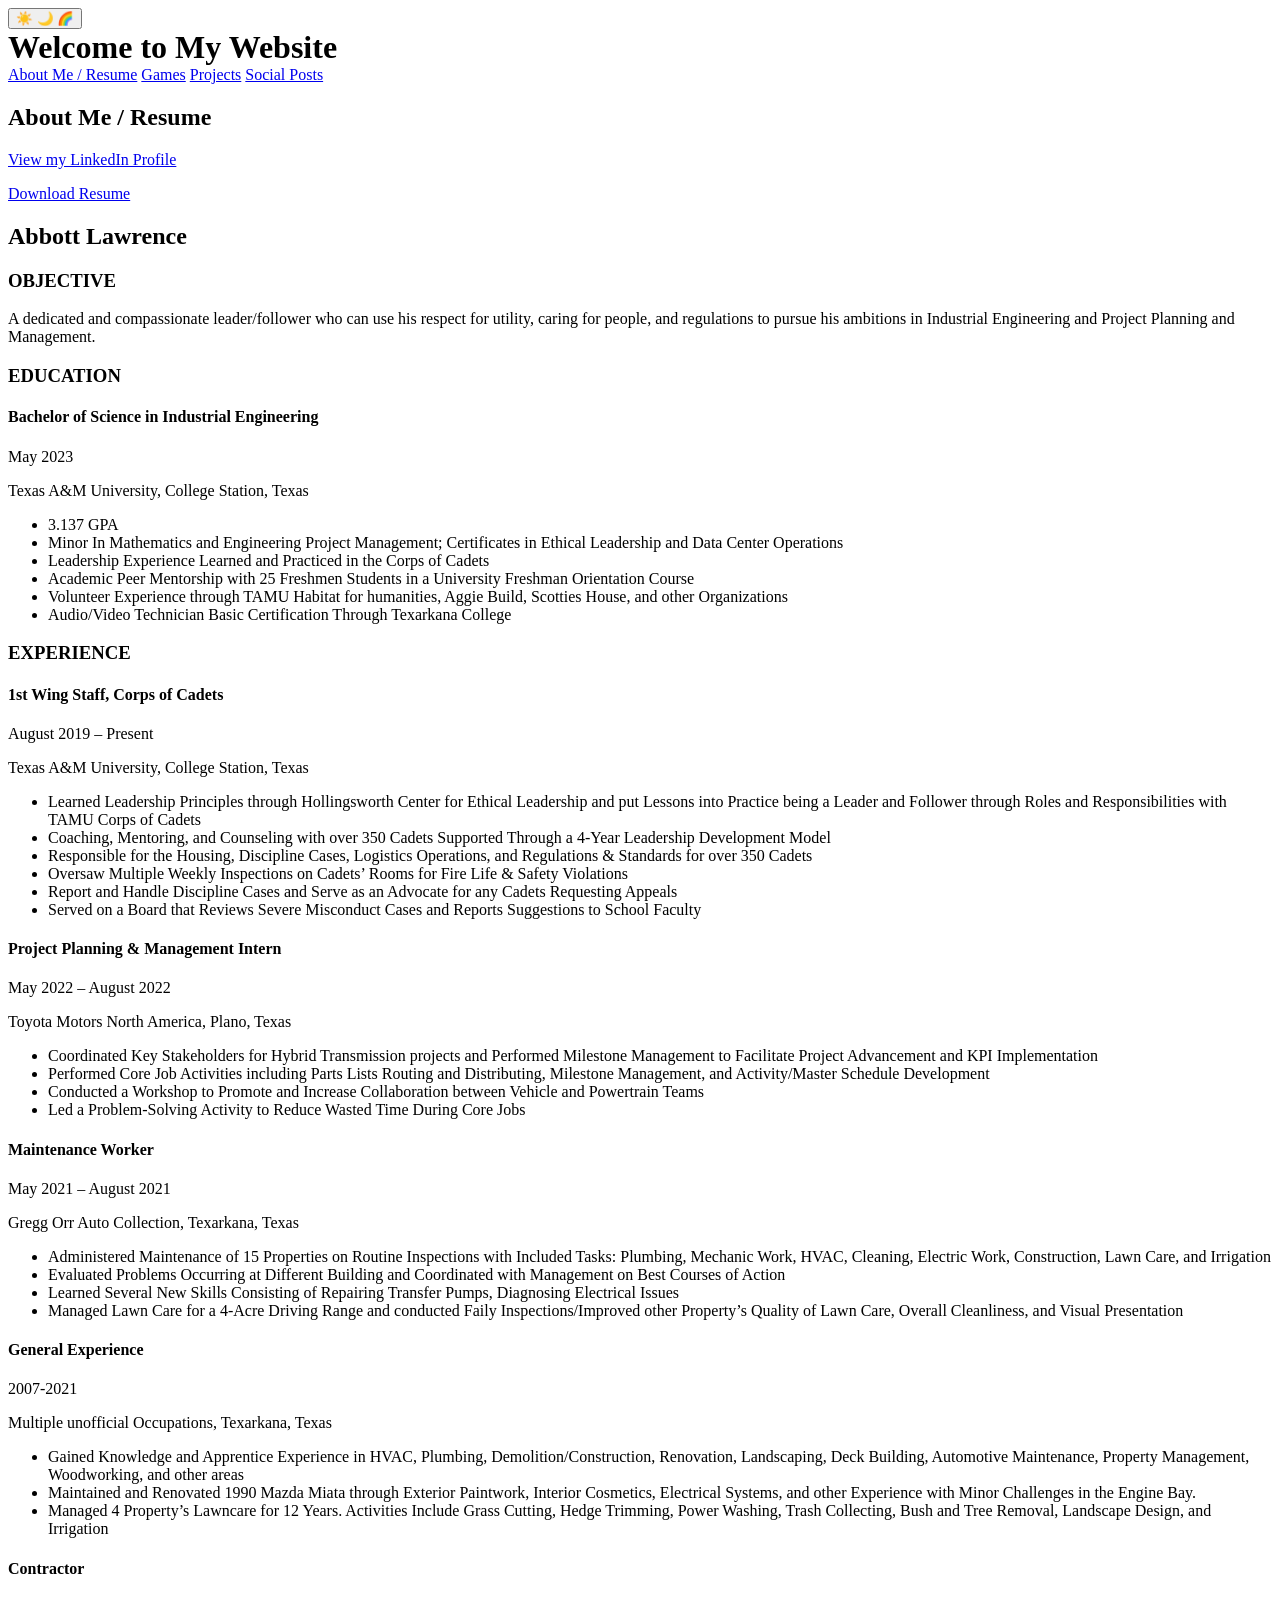
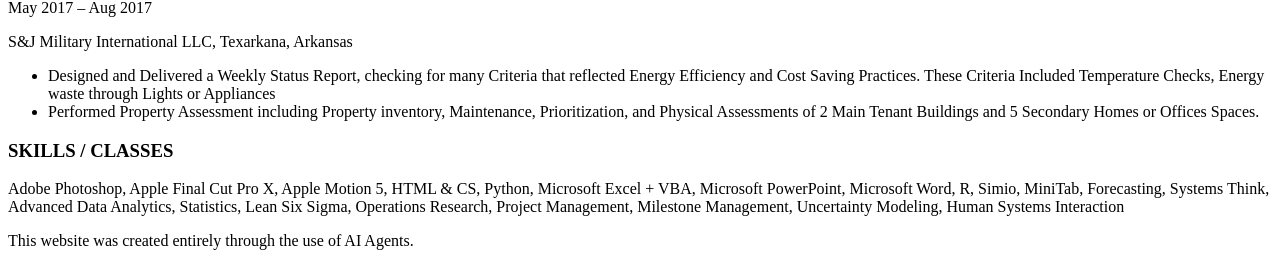
==== index.html @ 209c9aea "Add files via upload" ====
<!DOCTYPE html>
<html lang="en">
<head>
    <meta charset="UTF-8">
    <meta name="viewport" content="width=device-width, initial-scale=1.0">
    <title>W. Abbott Lawrence</title>
    <link rel="stylesheet" href="styles.css">
</head>
<body>
    <div id="theme-toggle">
        <button id="theme-button" aria-label="Toggle theme">
            <span class="sun-icon">☀️</span>
            <span class="moon-icon">🌙</span>
            <span class="rainbow-icon">🌈</span>
        </button>
    </div>
    <main>
        <header>
            <h1 style="margin: 0;">Welcome to My Website</h1>
        </header>
        <nav>
            <a href="#" onclick="showSection('about'); return false;">About Me / Resume</a>
            <a href="#" onclick="showSection('games'); return false;">Games</a>
            <a href="#" onclick="showSection('projects'); return false;">Projects</a>
            <a href="#" onclick="showSection('social'); return false;">Social Posts</a>
        </nav>

    <section id="about" style="display: block;">
        <div class="section-header">
            <h1>About Me / Resume</h1>
            <div class="links">
                <p><a href="https://www.linkedin.com/in/abbott-lawrence/" target="_blank" rel="noopener noreferrer">View my LinkedIn Profile</a></p>
                <p><a href="Important Info '24/Abbott Resume 4.2025.pdf" download>Download Resume</a></p>
            </div>
        </div>
        <div class="resume-container">
            <div class="resume-header">
                <h2>Abbott Lawrence</h2>
            </div>

            <div class="resume-section">
                <h3>OBJECTIVE</h3>
                <p>A dedicated and compassionate leader/follower who can use his respect for utility, caring for people, and regulations to pursue his ambitions in Industrial Engineering and Project Planning and Management.</p>
            </div>

            <div class="resume-section">
                <h3>EDUCATION</h3>
                <div class="resume-item">
                    <div class="resume-item-header">
                        <h4>Bachelor of Science in Industrial Engineering</h4>
                        <span>May 2023</span>
                    </div>
                    <p class="sub-heading">Texas A&M University, College Station, Texas</p>
                    <ul>
                        <li>3.137 GPA</li>
                        <li>Minor In Mathematics and Engineering Project Management; Certificates in Ethical Leadership and Data Center Operations</li>
                        <li>Leadership Experience Learned and Practiced in the Corps of Cadets</li>
                        <li>Academic Peer Mentorship with 25 Freshmen Students in a University Freshman Orientation Course</li>
                        <li>Volunteer Experience through TAMU Habitat for humanities, Aggie Build, Scotties House, and other Organizations</li>
                        <li>Audio/Video Technician Basic Certification Through Texarkana College</li>
                    </ul>
                </div>
            </div>

            <div class="resume-section">
                <h3>EXPERIENCE</h3>
                <div class="resume-item">
                    <div class="resume-item-header">
                        <h4>1st Wing Staff, Corps of Cadets</h4>
                        <span>August 2019 – Present</span>
                    </div>
                    <p class="sub-heading">Texas A&M University, College Station, Texas</p>
                    <ul>
                        <li>Learned Leadership Principles through Hollingsworth Center for Ethical Leadership and put Lessons into Practice being a Leader and Follower through Roles and Responsibilities with TAMU Corps of Cadets</li>
                        <li>Coaching, Mentoring, and Counseling with over 350 Cadets Supported Through a 4-Year Leadership Development Model</li>
                        <li>Responsible for the Housing, Discipline Cases, Logistics Operations, and Regulations & Standards for over 350 Cadets</li>
                        <li>Oversaw Multiple Weekly Inspections on Cadets’ Rooms for Fire Life & Safety Violations</li>
                        <li>Report and Handle Discipline Cases and Serve as an Advocate for any Cadets Requesting Appeals</li>
                        <li>Served on a Board that Reviews Severe Misconduct Cases and Reports Suggestions to School Faculty</li>
                    </ul>
                </div>
                <div class="resume-item">
                    <div class="resume-item-header">
                        <h4>Project Planning & Management Intern</h4>
                        <span>May 2022 – August 2022</span>
                    </div>
                    <p class="sub-heading">Toyota Motors North America, Plano, Texas</p>
                    <ul>
                        <li>Coordinated Key Stakeholders for Hybrid Transmission projects and Performed Milestone Management to Facilitate Project Advancement and KPI Implementation</li>
                        <li>Performed Core Job Activities including Parts Lists Routing and Distributing, Milestone Management, and Activity/Master Schedule Development</li>
                        <li>Conducted a Workshop to Promote and Increase Collaboration between Vehicle and Powertrain Teams</li>
                        <li>Led a Problem-Solving Activity to Reduce Wasted Time During Core Jobs</li>
                    </ul>
                </div>
                <div class="resume-item">
                    <div class="resume-item-header">
                        <h4>Maintenance Worker</h4>
                        <span>May 2021 – August 2021</span>
                    </div>
                    <p class="sub-heading">Gregg Orr Auto Collection, Texarkana, Texas</p>
                    <ul>
                        <li>Administered Maintenance of 15 Properties on Routine Inspections with Included Tasks: Plumbing, Mechanic Work, HVAC, Cleaning, Electric Work, Construction, Lawn Care, and Irrigation</li>
                        <li>Evaluated Problems Occurring at Different Building and Coordinated with Management on Best Courses of Action</li>
                        <li>Learned Several New Skills Consisting of Repairing Transfer Pumps, Diagnosing Electrical Issues</li>
                        <li>Managed Lawn Care for a 4-Acre Driving Range and conducted Faily Inspections/Improved other Property’s Quality of Lawn Care, Overall Cleanliness, and Visual Presentation</li>
                    </ul>
                </div>
                 <div class="resume-item">
                    <div class="resume-item-header">
                        <h4>General Experience</h4>
                        <span>2007-2021</span>
                    </div>
                    <p class="sub-heading">Multiple unofficial Occupations, Texarkana, Texas</p>
                    <ul>
                        <li>Gained Knowledge and Apprentice Experience in HVAC, Plumbing, Demolition/Construction, Renovation, Landscaping, Deck Building, Automotive Maintenance, Property Management, Woodworking, and other areas</li>
                        <li>Maintained and Renovated 1990 Mazda Miata through Exterior Paintwork, Interior Cosmetics, Electrical Systems, and other Experience with Minor Challenges in the Engine Bay.</li>
                        <li>Managed 4 Property’s Lawncare for 12 Years. Activities Include Grass Cutting, Hedge Trimming, Power Washing, Trash Collecting, Bush and Tree Removal, Landscape Design, and Irrigation</li>
                    </ul>
                </div>
                <div class="resume-item">
                    <div class="resume-item-header">
                        <h4>Contractor</h4>
                        <span>May 2017 – Aug 2017</span>
                    </div>
                    <p class="sub-heading">S&J Military International LLC, Texarkana, Arkansas</p>
                    <ul>
                        <li>Designed and Delivered a Weekly Status Report, checking for many Criteria that reflected Energy Efficiency and Cost Saving Practices. These Criteria Included Temperature Checks, Energy waste through Lights or Appliances</li>
                        <li>Performed Property Assessment including Property inventory, Maintenance, Prioritization, and Physical Assessments of 2 Main Tenant Buildings and 5 Secondary Homes or Offices Spaces.</li>
                    </ul>
                </div>
            </div>

            <div class="resume-section">
                <h3>SKILLS / CLASSES</h3>
                <p>Adobe Photoshop, Apple Final Cut Pro X, Apple Motion 5, HTML & CS, Python, Microsoft Excel + VBA, Microsoft PowerPoint, Microsoft Word, R, Simio, MiniTab, Forecasting, Systems Think, Advanced Data Analytics, Statistics, Lean Six Sigma, Operations Research, Project Management, Milestone Management, Uncertainty Modeling, Human Systems Interaction</p>
            </div>
        </div>
    </section>

    <section id="games" style="display: none;">
        <h1 id="gamesTitle">Games</h1>
        <div id="gamesMenu" class="games-grid">
            <button class="game-button" onclick="startSnakeGame()">
                <span class="game-icon">🐍</span>
                <span class="game-name">Snek</span>
            </button>
            <button class="game-button" onclick="showChessGame()">
                <span class="game-icon">♟️</span>
                <span class="game-name">Chees</span>
            </button>
            <button class="game-button" onclick="startFlappyBirdGame()">
                <span class="game-icon">🐦</span>
                <span class="game-name">Flabby Bird</span>
            </button>
            <button class="game-button" onclick="startPongGame()">
                <span class="game-icon">🏓</span>
                <span class="game-name">Ping</span>
            </button>
        </div>
        <div id="snakeGameContainer" style="display: none; position: relative; width: 100%;">
            <div class="game-controls">
                <button onclick="returnToMenuFromSnake()" class="chess-control-button">← Back</button>
                <div class="difficulty-selector">
                    <label for="difficulty">Difficulty:</label>
                    <div class="custom-select">
                        <select id="difficulty" onchange="setDifficulty(this.value)">
                            <option value="easy">Easy</option>
                            <option value="medium" selected>Medium</option>
                            <option value="hard">Hard</option>
                        </select>
                    </div>
                </div>
            </div>
            <div id="snakeScoreIndicator" style="margin-bottom: 20px;"></div>
            <canvas id="snakeGame" width="500" height="500" class="game-canvas"></canvas>
            <div id="gameOver">
                <h2>Game Over!</h2>
                <p>Final Score: <span id="finalScore">0</span></p>
                <button onclick="resetSnakeGame()">↺ Play Again</button>
                <p style="font-size: 14px; opacity: 0.8; margin-top: 10px;">Press Enter to restart</p>
            </div>
        </div>
        <div id="chessGameContainer" style="display: none; position: relative; width: 100%;">
            <div class="game-controls">
                <button onclick="returnToMenuFromChess()" class="chess-control-button">← Back</button>
                <button onclick="restartChessGame()" class="chess-control-button restart">↺ Restart</button>
            </div>
            <div id="turnIndicator" style="margin-bottom: 20px;"></div>
            <div id="chessBoard"></div>
            <div id="chessGameOver" style="display: none;">
                <h2 id="chessWinner"></h2>
                <button onclick="restartChessGame()">↺ Play Again</button>
                <p style="font-size: 14px; opacity: 0.8; margin-top: 10px;">Press Enter to restart</p>
            </div>
        </div>

        <div id="flappyBirdContainer" style="display: none; position: relative; width: 100%;">
            <div class="game-controls">
                <button onclick="returnToMenu()" class="chess-control-button">← Back</button>
                <div class="game-info">
                    <div id="flappyHighScoreIndicator">High Score: <span id="flappyHighScore">0</span></div>
                </div>
            </div>
            <div style="margin-bottom: 20px; display: flex; justify-content: center;">
                <div id="flappyScoreIndicator"></div>
            </div>
            <canvas id="flappyBirdCanvas" width="500" height="500" class="game-canvas"></canvas>
            <div id="flappyBirdGameOver" style="display: none;">
                <h2>Game Over!</h2>
                <p>Final Score: <span id="finalFlappyScore">0</span></p>
                <p id="flappyHighScoreMessage" style="display: none; color: #FFD700; font-weight: bold;">🎉 New High Score! 🎉</p>
                <button onclick="restartFlappyBird()">↺ Play Again</button>
                <p style="font-size: 14px; opacity: 0.8; margin-top: 10px;">Press Space to restart</p>
            </div>
        </div>

        <div id="pongContainer" style="display: none; position: relative; width: 100%;">
            <div class="game-controls">
                <button onclick="returnToMenu()" class="chess-control-button">← Back</button>
                <div class="game-info">
                    <span>Player: <span id="playerScore">0</span></span>
                    <span>Computer: <span id="computerScore">0</span></span>
                </div>
            </div>
            <div id="pongScoreIndicator" style="margin-bottom: 20px;"></div>
            <canvas id="pongCanvas" width="500" height="500" class="game-canvas"></canvas>
            <div id="pongGameOver" style="display: none;">
                <h2 id="pongWinner">Game Over!</h2>
                <p id="pongResult">First to 5 wins!</p>
                <button onclick="restartPong()">↺ Play Again</button>
                <p style="font-size: 14px; opacity: 0.8; margin-top: 10px;">Press Space to restart</p>
            </div>
        </div>
    </section>

    <section id="projects" style="display: none;">
        <h1>Projects</h1>
        <div id="projectsMenu" class="games-grid">
            <button class="game-button" onclick="showBudgetTracker()">
                <span class="game-icon">💰</span>
                <span class="game-name">Budget Tracker</span>
            </button>
            <button class="game-button" disabled>
                <span class="game-icon">🛠️</span>
                <span class="game-name">Coming Soon</span>
            </button>
            <button class="game-button" disabled>
                <span class="game-icon">⚙️</span>
                <span class="game-name">Coming Soon</span>
            </button>
            <button class="game-button" disabled>
                <span class="game-icon">🔩</span>
                <span class="game-name">Coming Soon</span>
            </button>
        </div>
        <div id="budgetTrackerContainer" style="display: none;">
            <div class="budget-tracker-header">
                <button onclick="returnToProjectsMenu()" class="control-button back-button">← Back</button>
                <h2>Budget Tracker</h2>
                <button onclick="toggleSaveInputs()" id="saveInputsBtn" class="control-button save-button">💾 Save Inputs</button>
            </div>
            <div class="budget-form">
                <div class="input-group">
                    <div class="radio-group-row">
                        <label class="radio-option">
                            <input type="radio" name="peopleCount" value="one" checked onchange="togglePeopleCount('one')">
                            <span>Calculate for One Person</span>
                        </label>
                        <label class="radio-option">
                            <input type="radio" name="peopleCount" value="two" onchange="togglePeopleCount('two')">
                            <span>Calculate for Two People</span>
                        </label>
                    </div>
                </div>

                <div class="people-container">
                    <div class="person-inputs" id="person1Inputs">
                        <h4>Person 1</h4>
                        <div class="input-group">
                            <div class="input-header">
                                <label for="salary1">Annual Income:</label>
                                <label class="checkbox-option">
                                    <input type="checkbox" id="selfEmployed1">
                                    <span>Self-Employed</span>
                                </label>
                            </div>
                            <input type="number" id="salary1" placeholder="e.g., 50000">
                        </div>
                        <div class="input-row">
                            <div class="input-group">
                                <label for="socialSecurityRate1">Social Security Rate (%):</label>
                                <input type="number" id="socialSecurityRate1" value="6.2" step="0.01">
                            </div>
                            <div class="input-group">
                                <label for="medicareRate1">Medicare Rate (%):</label>
                                <input type="number" id="medicareRate1" value="1.45" step="0.01">
                            </div>
                            <div class="input-group">
                                <label for="federalWithholding1">Federal Withholding (Per Paycheck):</label>
                                <input type="number" id="federalWithholding1" placeholder="e.g., 150" step="0.01">
                            </div>
                        </div>
                        <div class="input-group">
                            <label for="payFrequency1">Pay Frequency:</label>
                            <div class="custom-select">
                                <select id="payFrequency1">
                                    <option value="weekly">Weekly</option>
                                    <option value="bi-weekly">Bi-Weekly</option>
                                    <option value="monthly">Monthly</option>
                                </select>
                            </div>
                        </div>
                        <div class="input-group">
                            <label class="checkbox-option">
                                <input type="checkbox" id="retirementToggle1" onchange="toggleInput('retirementToggle1', 'retirementGroup1')">
                                <span>Include 401k/Retirement</span>
                            </label>
                            <div id="retirementGroup1" class="deduction-group" style="display: none;">
                                <div class="retirement-type-toggle">
                                    <label>401k Type:</label>
                                    <div class="radio-group">
                                        <label class="radio-option">
                                            <input type="radio" name="retirement401kType1" value="traditional" checked onchange="update401kType('1', 'traditional')">
                                            <span>Traditional (Pre-tax)</span>
                                        </label>
                                        <label class="radio-option">
                                            <input type="radio" name="retirement401kType1" value="roth" onchange="update401kType('1', 'roth')">
                                            <span>Roth (After-tax)</span>
                                        </label>
                                    </div>
                                </div>
                                <div class="retirement-type-toggle">
                                    <label>Contribution Type:</label>
                                    <div class="radio-group">
                                        <label class="radio-option">
                                            <input type="radio" name="retirementType1" value="percentage" checked onchange="updateRetirementType('1', 'percentage')">
                                            <span>Percentage</span>
                                        </label>
                                        <label class="radio-option">
                                            <input type="radio" name="retirementType1" value="fixed" onchange="updateRetirementType('1', 'fixed')">
                                            <span>Fixed Amount</span>
                                        </label>
                                    </div>
                                </div>
                                <label for="retirement1" id="retirementLabel1">Contribution (% of Gross):</label>
                                <input type="number" id="retirement1" placeholder="e.g., 5">
                            </div>
                        </div>
                        <div class="input-group">
                            <label class="checkbox-option">
                                <input type="checkbox" id="iraToggle1" onchange="toggleInput('iraToggle1', 'iraGroup1')">
                                <span>Include IRA Contribution</span>
                            </label>
                            <div id="iraGroup1" class="deduction-group" style="display: none;">
                                <div class="retirement-type-toggle">
                                    <label>IRA Type:</label>
                                    <div class="radio-group">
                                        <label class="radio-option">
                                            <input type="radio" name="iraType1" value="traditional" checked onchange="updateIRAType('1', 'traditional')">
                                            <span>Traditional (Pre-tax)</span>
                                        </label>
                                        <label class="radio-option">
                                            <input type="radio" name="iraType1" value="roth" onchange="updateIRAType('1', 'roth')">
                                            <span>Roth (After-tax)</span>
                                        </label>
                                    </div>
                                </div>
                                <label for="ira1">Annual Contribution:</label>
                                <input type="number" id="ira1" placeholder="e.g., 7000">
                                <p class="input-hint">2025 Limits: $7,000 ($8,000 if 50+)</p>
                            </div>
                        </div>
                        <div class="input-group">
                            <label class="checkbox-option">
                                <input type="checkbox" id="hsaToggle1" onchange="toggleInput('hsaToggle1', 'hsaGroup1')">
                                <span>Include HSA</span>
                            </label>
                            <div id="hsaGroup1" class="deduction-group" style="display: none;">
                                <label for="hsa1">Annual Contribution:</label>
                                <input type="number" id="hsa1" placeholder="e.g., 4300">
                                <p id="hsaLimits1" class="input-hint">2025 Limits: $4,300 (Self), $8,550 (Family)</p>
                            </div>
                        </div>
                        <div class="input-group">
                            <label class="checkbox-option">
                                <input type="checkbox" id="otherDeductionsToggle1" onchange="toggleInput('otherDeductionsToggle1', 'otherDeductionsGroup1')">
                                <span>Include Other Deductions</span>
                            </label>
                            <div id="otherDeductionsGroup1" class="deduction-group" style="display: none;">
                                <div class="deduction-input-row">
                                    <input type="text" id="deductionName1" placeholder="Deduction name" onkeypress="handleDeductionKeypress(event, 1)">
                                    <input type="number" id="deductionAmount1" placeholder="Per paycheck amount" onkeypress="handleDeductionKeypress(event, 1)">
                                    <select id="deductionType1">
                                        <option value="pre-tax">Pre-tax</option>
                                        <option value="post-tax">Post-tax</option>
                                    </select>
                                    <button type="button" onclick="addDeduction(1)" class="btn btn-primary">Add</button>
                                </div>
                                <div class="preset-deductions">
                                    <button type="button" onclick="addPresetDeduction(1, 'Medical', 'pre-tax')" class="btn btn-success btn-sm">+ Medical</button>
                                    <button type="button" onclick="addPresetDeduction(1, 'Dental', 'pre-tax')" class="btn btn-success btn-sm">+ Dental</button>
                                    <button type="button" onclick="addPresetDeduction(1, 'Vision', 'pre-tax')" class="btn btn-success btn-sm">+ Vision</button>
                                </div>
                                <div id="deductionsContainer1" class="bills-container">
                                    <div id="deductionsList1" class="bills-list">
                                        <p class="empty-list-message">No deductions added yet</p>
                                    </div>
                                    <div class="bills-total">
                                        <strong>Total Per Paycheck: $<span id="deductionsTotal1">0.00</span></strong>
                                    </div>
                                </div>
                                <p class="input-hint">Add deductions per paycheck. Pre-tax deductions reduce taxable income.</p>
                            </div>
                        </div>
                    </div>

                    <div class="person-inputs" id="person2Inputs" style="display:none;">
                        <h4>Person 2</h4>
                        <div class="input-group">
                            <div class="input-header">
                                <label for="salary2">Annual Income:</label>
                                <label class="checkbox-option">
                                    <input type="checkbox" id="selfEmployed2">
                                    <span>Self-Employed</span>
                                </label>
                            </div>
                            <input type="number" id="salary2" placeholder="e.g., 45000">
                        </div>
                        <div class="input-row">
                            <div class="input-group">
                                <label for="socialSecurityRate2">Social Security Rate (%):</label>
                                <input type="number" id="socialSecurityRate2" value="6.2" step="0.01">
                            </div>
                            <div class="input-group">
                                <label for="medicareRate2">Medicare Rate (%):</label>
                                <input type="number" id="medicareRate2" value="1.45" step="0.01">
                            </div>
                            <div class="input-group">
                                <label for="federalWithholding2">Federal Withholding (Per Paycheck):</label>
                                <input type="number" id="federalWithholding2" placeholder="e.g., 150" step="0.01">
                            </div>
                        </div>
                        <div class="input-group">
                            <label for="payFrequency2">Pay Frequency:</label>
                            <div class="custom-select">
                                <select id="payFrequency2">
                                    <option value="weekly">Weekly</option>
                                    <option value="bi-weekly">Bi-Weekly</option>
                                    <option value="monthly">Monthly</option>
                                </select>
                            </div>
                        </div>
                        <div class="input-group">
                            <label class="checkbox-option">
                                <input type="checkbox" id="retirementToggle2" onchange="toggleInput('retirementToggle2', 'retirementGroup2')">
                                <span>Include 401k/Retirement</span>
                            </label>
                            <div id="retirementGroup2" class="deduction-group" style="display: none;">
                                <div class="retirement-type-toggle">
                                    <label>401k Type:</label>
                                    <div class="radio-group">
                                        <label class="radio-option">
                                            <input type="radio" name="retirement401kType2" value="traditional" checked onchange="update401kType('2', 'traditional')">
                                            <span>Traditional (Pre-tax)</span>
                                        </label>
                                        <label class="radio-option">
                                            <input type="radio" name="retirement401kType2" value="roth" onchange="update401kType('2', 'roth')">
                                            <span>Roth (After-tax)</span>
                                        </label>
                                    </div>
                                </div>
                                <div class="retirement-type-toggle">
                                    <label>Contribution Type:</label>
                                    <div class="radio-group">
                                        <label class="radio-option">
                                            <input type="radio" name="retirementType2" value="percentage" checked onchange="updateRetirementType('2', 'percentage')">
                                            <span>Percentage</span>
                                        </label>
                                        <label class="radio-option">
                                            <input type="radio" name="retirementType2" value="fixed" onchange="updateRetirementType('2', 'fixed')">
                                            <span>Fixed Amount</span>
                                        </label>
                                    </div>
                                </div>
                                <label for="retirement2" id="retirementLabel2">Contribution (% of Gross):</label>
                                <input type="number" id="retirement2" placeholder="e.g., 5">
                            </div>
                        </div>
                        <div class="input-group">
                            <label class="checkbox-option">
                                <input type="checkbox" id="iraToggle2" onchange="toggleInput('iraToggle2', 'iraGroup2')">
                                <span>Include IRA Contribution</span>
                            </label>
                            <div id="iraGroup2" class="deduction-group" style="display: none;">
                                <div class="retirement-type-toggle">
                                    <label>IRA Type:</label>
                                    <div class="radio-group">
                                        <label class="radio-option">
                                            <input type="radio" name="iraType2" value="traditional" checked onchange="updateIRAType('2', 'traditional')">
                                            <span>Traditional (Pre-tax)</span>
                                        </label>
                                        <label class="radio-option">
                                            <input type="radio" name="iraType2" value="roth" onchange="updateIRAType('2', 'roth')">
                                            <span>Roth (After-tax)</span>
                                        </label>
                                    </div>
                                </div>
                                <label for="ira2">Annual Contribution:</label>
                                <input type="number" id="ira2" placeholder="e.g., 7000">
                                <p class="input-hint">2025 Limits: $7,000 ($8,000 if 50+)</p>
                            </div>
                        </div>
                        <div class="input-group">
                            <label class="checkbox-option">
                                <input type="checkbox" id="hsaToggle2" onchange="toggleInput('hsaToggle2', 'hsaGroup2')">
                                <span>Include HSA</span>
                            </label>
                            <div id="hsaGroup2" class="deduction-group" style="display: none;">
                                <label for="hsa2">Annual Contribution:</label>
                                <input type="number" id="hsa2" placeholder="e.g., 4300">
                                <p id="hsaLimits2" class="input-hint">2025 Limits: $4,300 (Self), $8,550 (Family)</p>
                            </div>
                        </div>
                        <div class="input-group">
                            <label class="checkbox-option">
                                <input type="checkbox" id="otherDeductionsToggle2" onchange="toggleInput('otherDeductionsToggle2', 'otherDeductionsGroup2')">
                                <span>Include Other Deductions</span>
                            </label>
                            <div id="otherDeductionsGroup2" class="deduction-group" style="display: none;">
                                <div class="deduction-input-row">
                                    <input type="text" id="deductionName2" placeholder="Deduction name" onkeypress="handleDeductionKeypress(event, 2)">
                                    <input type="number" id="deductionAmount2" placeholder="Per paycheck amount" onkeypress="handleDeductionKeypress(event, 2)">
                                    <select id="deductionType2">
                                        <option value="pre-tax">Pre-tax</option>
                                        <option value="post-tax">Post-tax</option>
                                    </select>
                                    <button type="button" onclick="addDeduction(2)" class="btn btn-primary">Add</button>
                                </div>
                                <div class="preset-deductions">
                                    <button type="button" onclick="addPresetDeduction(2, 'Medical', 'pre-tax')" class="btn btn-success btn-sm">+ Medical</button>
                                    <button type="button" onclick="addPresetDeduction(2, 'Dental', 'pre-tax')" class="btn btn-success btn-sm">+ Dental</button>
                                    <button type="button" onclick="addPresetDeduction(2, 'Vision', 'pre-tax')" class="btn btn-success btn-sm">+ Vision</button>
                                </div>
                                <div id="deductionsContainer2" class="bills-container">
                                    <div id="deductionsList2" class="bills-list">
                                        <p class="empty-list-message">No deductions added yet</p>
                                    </div>
                                    <div class="bills-total">
                                        <strong>Total Per Paycheck: $<span id="deductionsTotal2">0.00</span></strong>
                                    </div>
                                </div>
                                <p class="input-hint">Add deductions per paycheck. Pre-tax deductions reduce taxable income.</p>
                            </div>
                        </div>
                    </div>
                </div>

                <div class="tax-info-container">
                    <h4>Tax Information</h4>
                    <div class="input-row">
                        <div class="input-group">
                            <label for="filingStatus">Filing Status:</label>
                            <div class="custom-select">
                                <select id="filingStatus">
                                    <option value="single">Single</option>
                                    <option value="married">Married Filing Jointly</option>
                                </select>
                            </div>
                        </div>
                        <div class="input-group">
                            <label for="taxYear">Tax Year:</label>
                            <div class="custom-select">
                                <select id="taxYear">
                                    <option value="2025">2025</option>
                                    <option value="2024">2024</option>
                                </select>
                            </div>
                        </div>
                    </div>
                    <div class="input-row">
                        <div class="input-group">
                            <label for="stateTax">State Tax Rate (%):</label>
                            <input type="number" id="stateTax" placeholder="e.g., 5" step="0.01">
                        </div>
                    </div>
                </div>

                <div class="bills-info-container">
                    <h4>Monthly Bills</h4>
                    <div class="bill-input-row">
                        <div class="input-group">
                            <input type="text" id="billName" placeholder="Bill name (e.g., Rent)" onkeypress="handleBillKeypress(event)">
                        </div>
                        <div class="input-group">
                            <input type="number" id="billAmount" placeholder="Amount" onkeypress="handleBillKeypress(event)">
                        </div>
                        <div class="input-group">
                            <select id="billCategory">
                                <option value="need">Need</option>
                                <option value="want">Want</option>
                            </select>
                        </div>
                        <button type="button" onclick="addBill()" class="btn btn-primary">Add Bill</button>
                    </div>
                    <div class="preset-bills">
                        <button type="button" onclick="addPresetBill('Rent', 'need')" class="btn btn-success btn-sm">+ Rent</button>
                        <button type="button" onclick="addPresetBill('Utilities', 'need')" class="btn btn-success btn-sm">+ Utilities</button>
                        <button type="button" onclick="addPresetBill('Groceries', 'need')" class="btn btn-success btn-sm">+ Groceries</button>
                        <button type="button" onclick="addPresetBill('Car Payment', 'need')" class="btn btn-success btn-sm">+ Car Payment</button>
                        <button type="button" onclick="addPresetBill('Insurance', 'need')" class="btn btn-success btn-sm">+ Insurance</button>
                        <button type="button" onclick="addPresetBill('Entertainment', 'want')" class="btn btn-success btn-sm">+ Entertainment</button>
                    </div>
                    <div class="bills-container">
                        <div id="billsList" class="bills-list">
                            <!-- Bills will be listed here -->
                        </div>
                        <div class="bills-total">
                            <strong>Total Monthly Bills: $<span id="totalBills">0.00</span></strong>
                        </div>
                    </div>
                </div>

                <!-- Budget Results Section -->
                <div id="budgetResult" class="budget-results" style="display: none;">
                    <h3>Budget Summary</h3>
                    <div class="results-columns">
                        <div class="results-column">
                            <h4>Weekly</h4>
                            <p>Gross Pay: <span id="grossPayWeekly"></span></p>
                            <p>Deductions: <span id="deductionsWeekly"></span></p>
                            <p>Taxes: <span id="taxesWeekly"></span></p>
                            <p><strong>Take Home: <span id="takeHomeWeekly"></span></strong></p>
                        </div>
                        <div class="results-column">
                            <h4>Bi-Weekly</h4>
                            <p>Gross Pay: <span id="grossPayBiWeekly"></span></p>
                            <p>Deductions: <span id="deductionsBiWeekly"></span></p>
                            <p>Taxes: <span id="taxesBiWeekly"></span></p>
                            <p><strong>Take Home: <span id="takeHomeBiWeekly"></span></strong></p>
                        </div>
                        <div class="results-column">
                            <h4>Monthly</h4>
                            <p>Gross Pay: <span id="grossPayMonthly"></span></p>
                            <p>Deductions: <span id="deductionsMonthly"></span></p>
                            <p>Taxes: <span id="taxesMonthly"></span></p>
                            <p><strong>Take Home: <span id="takeHomeMonthly"></span></strong></p>
                        </div>
                        <div class="results-column">
                            <h4>Yearly</h4>
                            <p>Gross Pay: <span id="grossPayYearly"></span></p>
                            <p>Deductions: <span id="deductionsYearly"></span></p>
                            <p>Taxes: <span id="taxesYearly"></span></p>
                            <p><strong>Take Home: <span id="takeHomeYearly"></span></strong></p>
                        </div>
                    </div>
                    <div class="income-breakdown-chart">
                        <div class="chart-header">
                            <h4>Where Your Income Goes</h4>
                            <div class="chart-period-toggle">
                                <label for="chartPeriod">View:</label>
                                <select id="chartPeriod" class="period-selector">
                                    <option value="monthly">Monthly</option>
                                    <option value="weekly">Weekly</option>
                                    <option value="bi-weekly">Bi-weekly</option>
                                    <option value="annually">Annually</option>
                                </select>
                            </div>
                        </div>
                        <div id="mainChartContainer">
                            <div class="chart-container">
                                <div class="chart-bar">
                                    <div class="chart-segment federal-taxes" id="chartFederalTaxes"></div>
                                    <div class="chart-segment state-taxes" id="chartStateTaxes"></div>
                                    <div class="chart-segment payroll-taxes" id="chartPayrollTaxes"></div>
                                    <div class="chart-segment pretax-deductions" id="chartPreTaxDeductions"></div>
                                    <div class="chart-segment posttax-deductions" id="chartPostTaxDeductions"></div>
                                    <div class="chart-segment bills" id="chartBills"></div>
                                    <div class="chart-segment take-home" id="chartTakeHome"></div>
                                </div>
                            </div>
                        </div>
                        <div class="chart-legend">
                            <div class="legend-item">
                                <span class="legend-color federal-taxes"></span>
                                <span class="legend-text">Federal Taxes: $<span id="legendFederalTaxes">0.00</span></span>
                            </div>
                            <div class="legend-item">
                                <span class="legend-color state-taxes"></span>
                                <span class="legend-text">State Taxes: $<span id="legendStateTaxes">0.00</span></span>
                            </div>
                            <div class="legend-item">
                                <span class="legend-color payroll-taxes"></span>
                                <span class="legend-text">Payroll Taxes: $<span id="legendPayrollTaxes">0.00</span></span>
                            </div>
                            <div class="legend-item">
                                <span class="legend-color pretax-deductions"></span>
                                <span class="legend-text">Pre-tax Deductions: $<span id="legendPreTaxDeductions">0.00</span></span>
                            </div>
                            <div class="legend-item">
                                <span class="legend-color posttax-deductions"></span>
                                <span class="legend-text">Post-tax Deductions: $<span id="legendPostTaxDeductions">0.00</span></span>
                            </div>
                            <div class="legend-item">
                                <span class="legend-color bills"></span>
                                <span class="legend-text">Monthly Bills: $<span id="legendBills">0.00</span></span>
                            </div>
                            <div class="legend-item">
                                <span class="legend-color take-home"></span>
                                <span class="legend-text">Remaining: $<span id="legendTakeHome">0.00</span></span>
                            </div>
                        </div>
                    </div>
                </div>

                <!-- Chart Section Detail Modal -->
                <!-- Detailed breakdown chart that appears when clicking main chart sections -->
                <div id="detailChartContainer" style="display: none; margin-top: 20px;">
                    <div class="detail-chart-header">
                        <h3 id="detailChartTitle">Section Breakdown</h3>
                        <div class="detail-chart-controls">
                            <div class="chart-period-toggle">
                                <label for="detailChartPeriod">View:</label>
                                <select id="detailChartPeriod" class="period-selector">
                                    <option value="monthly">Monthly</option>
                                    <option value="weekly">Weekly</option>
                                    <option value="bi-weekly">Bi-weekly</option>
                                    <option value="annually">Annually</option>
                                </select>
                            </div>
                            <button id="backToMainChart" class="back-button">← Back to Main Chart</button>
                        </div>
                    </div>
                    <div class="detail-chart-wrapper">
                        <div id="detailChart" class="chart-bar"></div>
                    </div>
                    <div id="detailChartLegend" class="chart-legend"></div>
                </div>
            </div>
        </div>
    </section>

    <section id="social" style="display: none;">
        <h1>Social Posts</h1>
    </section>

    <script src="script.js"></script>
    <script src="snakeGame.js"></script>
    <script src="chessGame.js"></script>
    <script src="flappyBird.js"></script>
    <script src="pong.js"></script>
    <script src="budgetTracker.js"></script>
    <script>
        // Theme toggling functionality
        const themeButton = document.getElementById('theme-button');
        const body = document.body;
        
        // Check for saved theme preference or use system default (light/dark only)
        let savedTheme = localStorage.getItem('theme');
        
        // If no saved preference, detect system preference between light/dark
        if (!savedTheme) {
            if (window.matchMedia && window.matchMedia('(prefers-color-scheme: dark)').matches) {
                savedTheme = 'dark';
            } else {
                // Default to light mode if system preference can't be detected
                savedTheme = 'light';
            }
        }
        
        // Apply the theme (rainbow only if previously saved by user)
        if (savedTheme === 'dark') {
            body.classList.add('dark-theme');
        } else if (savedTheme === 'rainbow') {
            body.classList.add('rainbow-theme');
        }
        // Light theme is default (no class needed)

        // Theme toggle handler - cycles through light -> dark -> rainbow -> light
        themeButton.addEventListener('click', () => {
            if (body.classList.contains('dark-theme')) {
                // Switch from dark to rainbow
                body.classList.remove('dark-theme');
                body.classList.add('rainbow-theme');
                localStorage.setItem('theme', 'rainbow');
            } else if (body.classList.contains('rainbow-theme')) {
                // Switch from rainbow to light
                body.classList.remove('rainbow-theme');
                localStorage.setItem('theme', 'light');
            } else {
                // Switch from light to dark
                body.classList.add('dark-theme');
                localStorage.setItem('theme', 'dark');
            }

            // Update snake game colors if the game is active
            if (typeof updateSnakeTheme === 'function') {
                updateSnakeTheme();
            }
            // Update flappy bird colors if the game is active
            if (typeof updateFlappyTheme === 'function') {
                updateFlappyTheme();
            }
            // Update pong colors if the game is active
            if (typeof updatePongTheme === 'function') {
                updatePongTheme();
            }
        });

        // Glassmorphic hover effect with auto-fade functionality
        document.querySelectorAll('nav a, .game-button:not([disabled])').forEach(link => {
            let animationId;
            let fadeTimeoutId;
            let currentOpacity = 0;
            let targetOpacity = 0;
            // Store last position for smooth exit animation
            let lastX = 50;
            let lastY = 50;
            
            function animateOpacity() {
                // Smoothly interpolate opacity
                if (Math.abs(targetOpacity - currentOpacity) > 0.01) {
                    // Use same easing rate for both enter and exit animations
                    // Slow fade rate (0.08) for graceful transitions in both directions
                    const easeRate = 0.08;
                    currentOpacity += (targetOpacity - currentOpacity) * easeRate;
                    link.style.setProperty('--opacity', currentOpacity);
                    animationId = requestAnimationFrame(animateOpacity);
                } else {
                    currentOpacity = targetOpacity;
                    link.style.setProperty('--opacity', currentOpacity);
                    if (currentOpacity < 0.01) {
                        animationId = null;
                        currentOpacity = 0;
                        // Reset position to center when fully faded out
                        if (targetOpacity === 0) {
                            link.style.setProperty('--x', '50%');
                            link.style.setProperty('--y', '50%');
                        }
                    } else if (currentOpacity > 0.99) {
                        currentOpacity = 1;
                        // Keep animation running for continued updates
                        animationId = null;
                    }
                }
            }
            
            function startFadeOut() {
                // Clear any existing timeout
                if (fadeTimeoutId) {
                    clearTimeout(fadeTimeoutId);
                }
                
                // Set a timeout to fade out the effect after 1.5 seconds of inactivity
                fadeTimeoutId = setTimeout(() => {
                    targetOpacity = 0;
                    if (!animationId) {
                        animationId = requestAnimationFrame(animateOpacity);
                    }
                }, 1500);
            }
            
            link.addEventListener('mousemove', e => {
                const rect = link.getBoundingClientRect();
                lastX = ((e.clientX - rect.left) / link.offsetWidth) * 100;
                lastY = ((e.clientY - rect.top) / link.offsetHeight) * 100;
                link.style.setProperty('--x', `${lastX}%`);
                link.style.setProperty('--y', `${lastY}%`);
                
                // Ensure opacity is set to full when mouse moves
                // Only start animation if we're not already at full opacity
                if (currentOpacity < 1) {
                    targetOpacity = 1;
                    if (!animationId) {
                        animationId = requestAnimationFrame(animateOpacity);
                    }
                }
                
                // Reset the auto-fade timer
                startFadeOut();
            });

            link.addEventListener('mouseleave', () => {
                // Clear the fade timeout when leaving
                if (fadeTimeoutId) {
                    clearTimeout(fadeTimeoutId);
                    fadeTimeoutId = null;
                }
                
                // Start fade-out animation
                targetOpacity = 0;
                if (!animationId) {
                    animationId = requestAnimationFrame(animateOpacity);
                }
            });

            link.addEventListener('mouseenter', () => {
                // Reset state on enter to ensure clean start
                if (fadeTimeoutId) {
                    clearTimeout(fadeTimeoutId);
                }
                
                // Start fade-in animation
                targetOpacity = 1;
                if (!animationId) {
                    animationId = requestAnimationFrame(animateOpacity);
                }
                
                // Start the auto-fade timeout
                startFadeOut();
            });
        });
    </script>
    </main>

    <footer>
        <p>This website was created entirely through the use of AI Agents.</p>
    </footer>
</body>
</html>
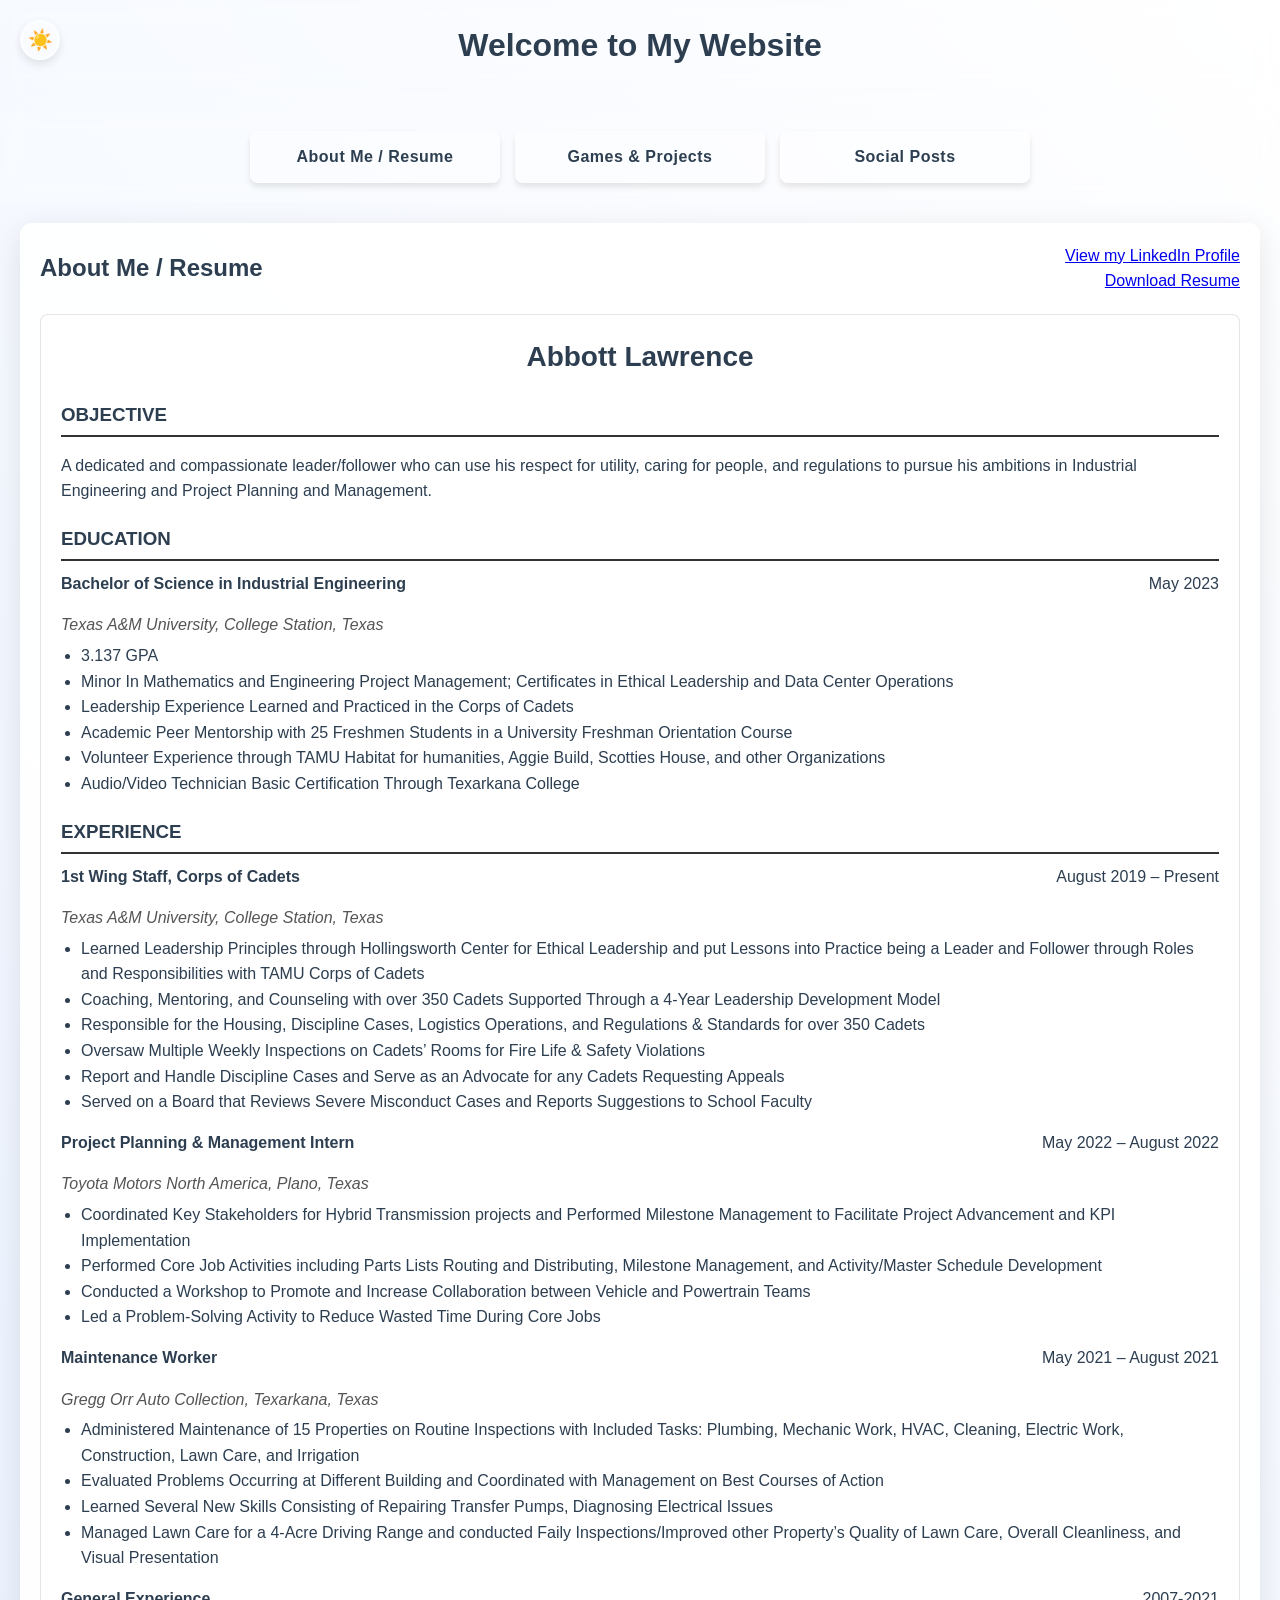
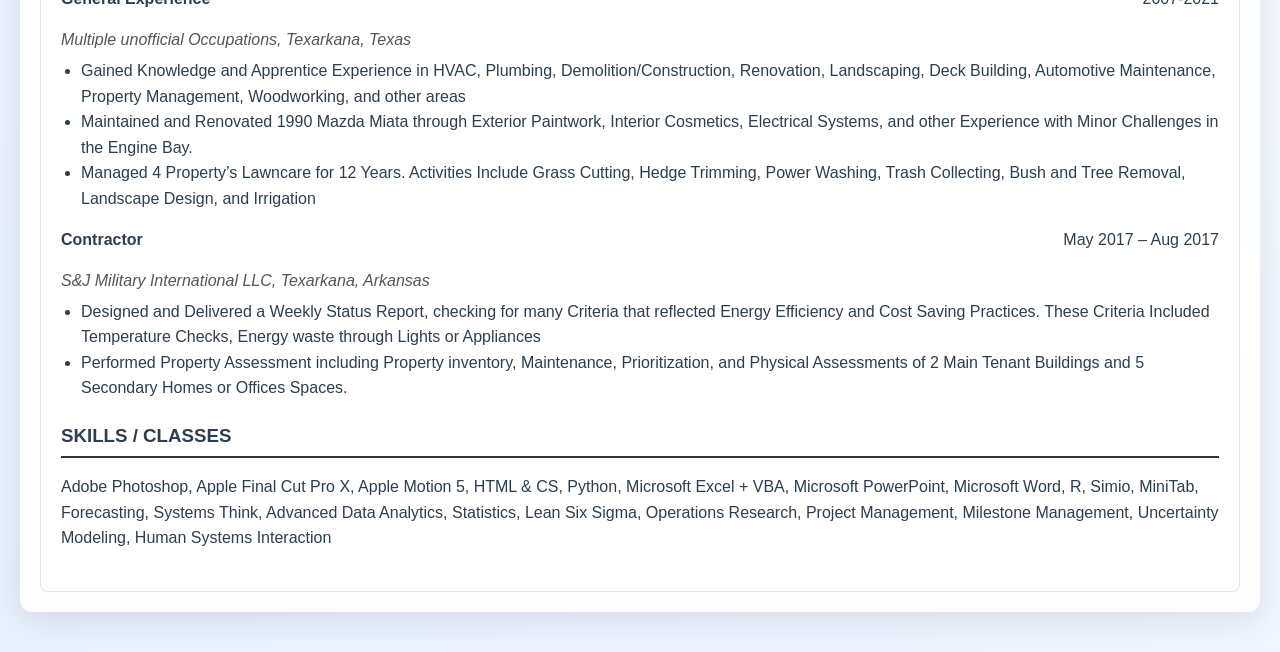
==== commit 699cce3c: "Add files via upload" ====
--- a/index.html
+++ b/index.html
@@ -4,7 +4,10 @@
     <meta charset="UTF-8">
     <meta name="viewport" content="width=device-width, initial-scale=1.0">
     <title>W. Abbott Lawrence</title>
-    <link rel="stylesheet" href="styles.css">
+    <link rel="stylesheet" href="styles-base.css">
+    <link rel="stylesheet" href="mobile-base.css">
+    <link rel="stylesheet" href="theme-light.css" id="theme-css">
+    <link rel="stylesheet" href="mobile-light.css" id="mobile-css">
 </head>
 <body>
     <div id="theme-toggle">
@@ -20,8 +23,7 @@
         </header>
         <nav>
             <a href="#" onclick="showSection('about'); return false;">About Me / Resume</a>
-            <a href="#" onclick="showSection('games'); return false;">Games</a>
-            <a href="#" onclick="showSection('projects'); return false;">Projects</a>
+            <a href="#" onclick="showSection('gamesAndProjects'); return false;">Games & Projects</a>
             <a href="#" onclick="showSection('social'); return false;">Social Posts</a>
         </nav>
 
@@ -137,31 +139,69 @@
         </div>
     </section>
 
-    <section id="games" style="display: none;">
-        <h1 id="gamesTitle">Games</h1>
-        <div id="gamesMenu" class="games-grid">
-            <button class="game-button" onclick="startSnakeGame()">
-                <span class="game-icon">🐍</span>
-                <span class="game-name">Snek</span>
-            </button>
-            <button class="game-button" onclick="showChessGame()">
-                <span class="game-icon">♟️</span>
-                <span class="game-name">Chees</span>
-            </button>
-            <button class="game-button" onclick="startFlappyBirdGame()">
-                <span class="game-icon">🐦</span>
-                <span class="game-name">Flabby Bird</span>
-            </button>
-            <button class="game-button" onclick="startPongGame()">
-                <span class="game-icon">🏓</span>
-                <span class="game-name">Ping</span>
-            </button>
+    <section id="gamesAndProjects" style="display: none;">
+        <h1>Games & Projects</h1>
+        
+        <!-- Games Section -->
+        <div class="expandable-section">
+            <div class="section-header-expandable" onclick="toggleExpandableSection('games-content')">
+                <h2>🎮 Games</h2>
+            </div>
+            <div class="expandable-content expanded" id="games-content">
+                <div id="gamesMenu" class="expandable-grid">
+                    <button class="game-button" onclick="startSnakeGame()">
+                        <span class="game-icon">🐍</span>
+                        <span class="game-name">Snek</span>
+                    </button>
+                    <button class="game-button" onclick="showChessGame()">
+                        <span class="game-icon">♟️</span>
+                        <span class="game-name">Chees</span>
+                    </button>
+                    <button class="game-button" onclick="startFlappyBirdGame()">
+                        <span class="game-icon">🐦</span>
+                        <span class="game-name">Flabby Bird</span>
+                    </button>
+                    <button class="game-button" onclick="startPongGame()">
+                        <span class="game-icon">🏓</span>
+                        <span class="game-name">Ping</span>
+                    </button>
+                </div>
+            </div>
         </div>
+
+        <!-- Projects Section -->
+        <div class="expandable-section">
+            <div class="section-header-expandable" onclick="toggleExpandableSection('projects-content')">
+                <h2>💼 Projects</h2>
+            </div>
+            <div class="expandable-content expanded" id="projects-content">
+                <div id="projectsMenu" class="expandable-grid">
+                    <button class="game-button" onclick="showBudgetTracker()">
+                        <span class="game-icon">💰</span>
+                        <span class="game-name">Budget Tracker</span>
+                    </button>
+                    <button class="game-button" disabled>
+                        <span class="game-icon">🛠️</span>
+                        <span class="game-name">Coming Soon</span>
+                    </button>
+                    <button class="game-button" disabled>
+                        <span class="game-icon">⚙️</span>
+                        <span class="game-name">Coming Soon</span>
+                    </button>
+                    <button class="game-button" disabled>
+                        <span class="game-icon">🔩</span>
+                        <span class="game-name">Coming Soon</span>
+                    </button>
+                </div>
+            </div>
+        </div>
+
+        <!-- Game Containers (hidden by default) -->
         <div id="snakeGameContainer" style="display: none; position: relative; width: 100%;">
             <div class="game-controls">
-                <button onclick="returnToMenuFromSnake()" class="chess-control-button">← Back</button>
-                <div class="difficulty-selector">
-                    <label for="difficulty">Difficulty:</label>
+                <button onclick="returnToMenu()" class="chess-control-button">← Back</button>
+                <div class="game-info-control">
+                    <label>Difficulty:</label>
                     <div class="custom-select">
                         <select id="difficulty" onchange="setDifficulty(this.value)">
                             <option value="easy">Easy</option>
@@ -171,91 +211,117 @@
                     </div>
                 </div>
             </div>
-            <div id="snakeScoreIndicator" style="margin-bottom: 20px;"></div>
+            <div class="game-score-display">
+                <div class="game-score-item">
+                    <span>Score:</span>
+                    <span class="game-score-value" id="snakeCurrentScore">0</span>
+                </div>
+                <div class="game-score-separator"></div>
+                <div class="game-score-item">
+                    <span>High Score:</span>
+                    <span class="game-score-value" id="snakeHighScore">0</span>
+                </div>
+            </div>
             <canvas id="snakeGame" width="500" height="500" class="game-canvas"></canvas>
-            <div id="gameOver">
+            <div id="gameOver" class="game-over-screen" style="display: none;">
                 <h2>Game Over!</h2>
-                <p>Final Score: <span id="finalScore">0</span></p>
+                <p>Final Score: <span class="score-highlight" id="finalScore">0</span></p>
+                <p id="snakeHighScoreMessage" class="high-score-message" style="display: none;">🎉 New High Score! 🎉</p>
                 <button onclick="resetSnakeGame()">↺ Play Again</button>
-                <p style="font-size: 14px; opacity: 0.8; margin-top: 10px;">Press Enter to restart</p>
+                <p class="game-instructions">Press Enter to restart</p>
             </div>
         </div>
         <div id="chessGameContainer" style="display: none; position: relative; width: 100%;">
             <div class="game-controls">
-                <button onclick="returnToMenuFromChess()" class="chess-control-button">← Back</button>
+                <button onclick="returnToMenu()" class="chess-control-button">← Back</button>
                 <button onclick="restartChessGame()" class="chess-control-button restart">↺ Restart</button>
             </div>
-            <div id="turnIndicator" style="margin-bottom: 20px;"></div>
+            <div class="game-score-display">
+                <div class="game-score-item">
+                    <span>Turn:</span>
+                    <span class="game-score-value" id="turnIndicator">White</span>
+                </div>
+                <div class="game-score-separator"></div>
+                <div class="game-score-item">
+                    <span>Status:</span>
+                    <span class="game-score-value" id="gameStatus">Playing</span>
+                </div>
+            </div>
             <div id="chessBoard"></div>
-            <div id="chessGameOver" style="display: none;">
-                <h2 id="chessWinner"></h2>
+            <div id="chessGameOver" class="game-over-screen" style="display: none;">
+                <h2 id="chessWinner">Game Over!</h2>
+                <p id="chessHighScoreMessage" class="high-score-message" style="display: none;">🎉 New High Score! 🎉</p>
                 <button onclick="restartChessGame()">↺ Play Again</button>
-                <p style="font-size: 14px; opacity: 0.8; margin-top: 10px;">Press Enter to restart</p>
+                <p class="game-instructions">Press Enter to restart</p>
             </div>
         </div>
 
         <div id="flappyBirdContainer" style="display: none; position: relative; width: 100%;">
             <div class="game-controls">
                 <button onclick="returnToMenu()" class="chess-control-button">← Back</button>
-                <div class="game-info">
-                    <div id="flappyHighScoreIndicator">High Score: <span id="flappyHighScore">0</span></div>
-                </div>
-            </div>
-            <div style="margin-bottom: 20px; display: flex; justify-content: center;">
-                <div id="flappyScoreIndicator"></div>
+                <div class="game-info-control">
+                    <label>Controls:</label>
+                    <div class="control-display">Press Space to Flap</div>
+                </div>
+            </div>
+            <div class="game-score-display">
+                <div class="game-score-item">
+                    <span>Score:</span>
+                    <span class="game-score-value" id="flappyCurrentScore">0</span>
+                </div>
+                <div class="game-score-separator"></div>
+                <div class="game-score-item">
+                    <span>High Score:</span>
+                    <span class="game-score-value" id="flappyHighScore">0</span>
+                </div>
             </div>
             <canvas id="flappyBirdCanvas" width="500" height="500" class="game-canvas"></canvas>
-            <div id="flappyBirdGameOver" style="display: none;">
+            <div id="flappyBirdStart" class="game-over-screen" style="display: none;">
+                <h2>Flappy Bird</h2>
+                <p class="game-instructions">Press Space to Start</p>
+            </div>
+            <div id="flappyBirdGameOver" class="game-over-screen" style="display: none;">
                 <h2>Game Over!</h2>
-                <p>Final Score: <span id="finalFlappyScore">0</span></p>
-                <p id="flappyHighScoreMessage" style="display: none; color: #FFD700; font-weight: bold;">🎉 New High Score! 🎉</p>
+                <p>Final Score: <span class="score-highlight" id="finalFlappyScore">0</span></p>
+                <p id="flappyHighScoreMessage" class="high-score-message" style="display: none;">🎉 New High Score! 🎉</p>
                 <button onclick="restartFlappyBird()">↺ Play Again</button>
-                <p style="font-size: 14px; opacity: 0.8; margin-top: 10px;">Press Space to restart</p>
+                <p class="game-instructions">Press Space to restart</p>
             </div>
         </div>
 
         <div id="pongContainer" style="display: none; position: relative; width: 100%;">
             <div class="game-controls">
                 <button onclick="returnToMenu()" class="chess-control-button">← Back</button>
-                <div class="game-info">
-                    <span>Player: <span id="playerScore">0</span></span>
-                    <span>Computer: <span id="computerScore">0</span></span>
-                </div>
-            </div>
-            <div id="pongScoreIndicator" style="margin-bottom: 20px;"></div>
+                <div class="game-info-control">
+                    <label>Controls:</label>
+                    <div class="control-display">Use Arrow Keys</div>
+                </div>
+            </div>
+            <div class="game-score-display">
+                <div class="game-score-item">
+                    <span>Player:</span>
+                    <span class="game-score-value" id="playerScore">0</span>
+                </div>
+                <div class="game-score-separator"></div>
+                <div class="game-score-item">
+                    <span>Computer:</span>
+                    <span class="game-score-value" id="computerScore">0</span>
+                </div>
+            </div>
             <canvas id="pongCanvas" width="500" height="500" class="game-canvas"></canvas>
-            <div id="pongGameOver" style="display: none;">
+            <div id="pongGameOver" class="game-over-screen" style="display: none;">
                 <h2 id="pongWinner">Game Over!</h2>
                 <p id="pongResult">First to 5 wins!</p>
+                <p id="pongHighScoreMessage" class="high-score-message" style="display: none;">🎉 New High Score! 🎉</p>
                 <button onclick="restartPong()">↺ Play Again</button>
-                <p style="font-size: 14px; opacity: 0.8; margin-top: 10px;">Press Space to restart</p>
+                <p class="game-instructions">Press Space to restart</p>
             </div>
         </div>
-    </section>
-
-    <section id="projects" style="display: none;">
-        <h1>Projects</h1>
-        <div id="projectsMenu" class="games-grid">
-            <button class="game-button" onclick="showBudgetTracker()">
-                <span class="game-icon">💰</span>
-                <span class="game-name">Budget Tracker</span>
-            </button>
-            <button class="game-button" disabled>
-                <span class="game-icon">🛠️</span>
-                <span class="game-name">Coming Soon</span>
-            </button>
-            <button class="game-button" disabled>
-                <span class="game-icon">⚙️</span>
-                <span class="game-name">Coming Soon</span>
-            </button>
-            <button class="game-button" disabled>
-                <span class="game-icon">🔩</span>
-                <span class="game-name">Coming Soon</span>
-            </button>
-        </div>
+
+        <!-- Budget Tracker Container -->
         <div id="budgetTrackerContainer" style="display: none;">
             <div class="budget-tracker-header">
-                <button onclick="returnToProjectsMenu()" class="control-button back-button">← Back</button>
+                <button onclick="returnToProjectsMenu()" class="chess-control-button">← Back</button>
                 <h2>Budget Tracker</h2>
                 <button onclick="toggleSaveInputs()" id="saveInputsBtn" class="control-button save-button">💾 Save Inputs</button>
             </div>
@@ -603,12 +669,33 @@
                         <button type="button" onclick="addBill()" class="btn btn-primary">Add Bill</button>
                     </div>
                     <div class="preset-bills">
-                        <button type="button" onclick="addPresetBill('Rent', 'need')" class="btn btn-success btn-sm">+ Rent</button>
-                        <button type="button" onclick="addPresetBill('Utilities', 'need')" class="btn btn-success btn-sm">+ Utilities</button>
-                        <button type="button" onclick="addPresetBill('Groceries', 'need')" class="btn btn-success btn-sm">+ Groceries</button>
-                        <button type="button" onclick="addPresetBill('Car Payment', 'need')" class="btn btn-success btn-sm">+ Car Payment</button>
-                        <button type="button" onclick="addPresetBill('Insurance', 'need')" class="btn btn-success btn-sm">+ Insurance</button>
-                        <button type="button" onclick="addPresetBill('Entertainment', 'want')" class="btn btn-success btn-sm">+ Entertainment</button>
+                        <div class="preset-bills-section">
+                            <h6 class="preset-section-label">Housing & Utilities</h6>
+                            <button type="button" onclick="addPresetBill('Rent', 'need')" class="btn btn-success btn-sm">+ Rent</button>
+                            <button type="button" onclick="addPresetBill('Utilities', 'need')" class="btn btn-success btn-sm">+ Utilities</button>
+                            <button type="button" onclick="addPresetBill('Internet', 'need')" class="btn btn-success btn-sm">+ Internet</button>
+                        </div>
+                        <div class="preset-bills-section">
+                            <h6 class="preset-section-label">Transportation</h6>
+                            <button type="button" onclick="addPresetBill('Car Payment', 'need')" class="btn btn-success btn-sm">+ Car Payment</button>
+                            <button type="button" onclick="addPresetBill('Gas', 'need')" class="btn btn-success btn-sm">+ Gas</button>
+                        </div>
+                        <div class="preset-bills-section">
+                            <h6 class="preset-section-label">Insurance & Financial</h6>
+                            <button type="button" onclick="addPresetBill('Insurance', 'need')" class="btn btn-success btn-sm">+ Insurance</button>
+                            <button type="button" onclick="addPresetBill('Student Loans', 'need')" class="btn btn-success btn-sm">+ Student Loans</button>
+                        </div>
+                        <div class="preset-bills-section">
+                            <h6 class="preset-section-label">Food & Dining</h6>
+                            <button type="button" onclick="addPresetBill('Groceries', 'need')" class="btn btn-success btn-sm">+ Groceries</button>
+                            <button type="button" onclick="addPresetBill('Food', 'need')" class="btn btn-success btn-sm">+ Food</button>
+                        </div>
+                        <div class="preset-bills-section">
+                            <h6 class="preset-section-label">Entertainment & Subscriptions</h6>
+                            <button type="button" onclick="addPresetBill('Entertainment', 'want')" class="btn btn-success btn-sm">+ Entertainment</button>
+                            <button type="button" onclick="addPresetBill('Streaming Services', 'want')" class="btn btn-success btn-sm">+ Streaming</button>
+                            <button type="button" onclick="addPresetBill('Gym Membership', 'want')" class="btn btn-success btn-sm">+ Gym</button>
+                        </div>
                     </div>
                     <div class="bills-container">
                         <div id="billsList" class="bills-list">
@@ -709,31 +796,34 @@
                                 <span class="legend-text">Remaining: $<span id="legendTakeHome">0.00</span></span>
                             </div>
                         </div>
-                    </div>
-                </div>
-
-                <!-- Chart Section Detail Modal -->
-                <!-- Detailed breakdown chart that appears when clicking main chart sections -->
-                <div id="detailChartContainer" style="display: none; margin-top: 20px;">
-                    <div class="detail-chart-header">
-                        <h3 id="detailChartTitle">Section Breakdown</h3>
-                        <div class="detail-chart-controls">
-                            <div class="chart-period-toggle">
-                                <label for="detailChartPeriod">View:</label>
-                                <select id="detailChartPeriod" class="period-selector">
-                                    <option value="monthly">Monthly</option>
-                                    <option value="weekly">Weekly</option>
-                                    <option value="bi-weekly">Bi-weekly</option>
-                                    <option value="annually">Annually</option>
-                                </select>
-                            </div>
-                            <button id="backToMainChart" class="back-button">← Back to Main Chart</button>
-                        </div>
-                    </div>
-                    <div class="detail-chart-wrapper">
-                        <div id="detailChart" class="chart-bar"></div>
-                    </div>
-                    <div id="detailChartLegend" class="chart-legend"></div>
+                        
+                        <!-- Detail Chart Section (moved inside main chart container) -->
+                        <div id="detailChartContainer" style="display: none; margin-top: 20px;">
+                            <div class="detail-chart-header">
+                                <h3 id="detailChartTitle">Section Breakdown</h3>
+                                <div class="detail-chart-controls">
+                                    <div class="chart-period-toggle">
+                                        <label for="detailChartPeriod">View:</label>
+                                        <select id="detailChartPeriod" class="period-selector">
+                                            <option value="monthly">Monthly</option>
+                                            <option value="weekly">Weekly</option>
+                                            <option value="bi-weekly">Bi-weekly</option>
+                                            <option value="annually">Annually</option>
+                                        </select>
+                                    </div>
+                                    <button onclick="hideDetailChart()" class="btn btn-secondary">Hide</button>
+                                </div>
+                            </div>
+                            <div class="chart-container">
+                                <div class="chart-bar" id="detailChart">
+                                    <!-- Detail chart segments will be generated dynamically -->
+                                </div>
+                            </div>
+                            <div class="chart-legend" id="detailChartLegend">
+                                <!-- Detail legend items will be generated dynamically -->
+                            </div>
+                        </div>
+                    </div>
                 </div>
             </div>
         </div>
@@ -750,9 +840,74 @@
     <script src="pong.js"></script>
     <script src="budgetTracker.js"></script>
     <script>
-        // Theme toggling functionality
+        // Theme toggling functionality with dynamic CSS loading
         const themeButton = document.getElementById('theme-button');
         const body = document.body;
+        const themeCssLink = document.getElementById('theme-css');
+        
+        // Function to load theme CSS
+        function loadTheme(theme) {
+            const themeFiles = {
+                'light': 'theme-light.css',
+                'dark': 'theme-dark.css',
+                'rainbow': 'theme-rainbow.css'
+            };
+            
+            const mobileFiles = {
+                'light': 'mobile-light.css',
+                'dark': 'mobile-dark.css',
+                'rainbow': 'mobile-rainbow.css'
+            };
+            
+            // Update theme CSS
+            themeCssLink.href = themeFiles[theme];
+            
+            // Update mobile CSS
+            const mobileCssLink = document.getElementById('mobile-css');
+            mobileCssLink.href = mobileFiles[theme];
+            
+            // Update body classes for theme-specific logic
+            body.classList.remove('dark-theme', 'rainbow-theme');
+            if (theme === 'dark') {
+                body.classList.add('dark-theme');
+            } else if (theme === 'rainbow') {
+                body.classList.add('rainbow-theme');
+            }
+            
+            // Update any visible game over screens with new theme
+            updateVisibleGameOverScreens();
+            
+            // Refresh chart colors if the budget tracker chart is loaded
+            if (typeof window.refreshChartColors === 'function') {
+                window.refreshChartColors();
+            }
+        }
+        
+        // Function to update all visible game over screens with current theme
+        function updateVisibleGameOverScreens() {
+            const gameOverScreens = [
+                { id: 'gameOver', applyFunc: window.applyThemeToGameOver, gameThemeFunc: 'updateSnakeTheme' },
+                { id: 'flappyBirdGameOver', applyFunc: window.applyThemeToElement, gameThemeFunc: 'updateFlappyTheme' },
+                { id: 'pongGameOver', applyFunc: window.applyThemeToElement, gameThemeFunc: 'updatePongTheme' },
+                { id: 'chessGameOver', applyFunc: window.applyThemeToElement, gameThemeFunc: 'updateChessTheme' }
+            ];
+            
+            gameOverScreens.forEach(({ id, applyFunc, gameThemeFunc }) => {
+                const screen = document.getElementById(id);
+                if (screen && screen.style.display === 'block') {
+                    console.log('Updating theme for visible game over screen:', id);
+                    // Update the popup theme
+                    if (applyFunc) {
+                        applyFunc(screen);
+                    }
+                    // Update the game background/canvas theme
+                    if (gameThemeFunc && typeof window[gameThemeFunc] === 'function') {
+                        console.log('Calling game theme function:', gameThemeFunc);
+                        window[gameThemeFunc]();
+                    }
+                }
+            });
+        }
         
         // Check for saved theme preference or use system default (light/dark only)
         let savedTheme = localStorage.getItem('theme');
@@ -768,27 +923,21 @@
         }
         
         // Apply the theme (rainbow only if previously saved by user)
-        if (savedTheme === 'dark') {
-            body.classList.add('dark-theme');
-        } else if (savedTheme === 'rainbow') {
-            body.classList.add('rainbow-theme');
-        }
-        // Light theme is default (no class needed)
+        loadTheme(savedTheme);
 
         // Theme toggle handler - cycles through light -> dark -> rainbow -> light
         themeButton.addEventListener('click', () => {
             if (body.classList.contains('dark-theme')) {
                 // Switch from dark to rainbow
-                body.classList.remove('dark-theme');
-                body.classList.add('rainbow-theme');
+                loadTheme('rainbow');
                 localStorage.setItem('theme', 'rainbow');
             } else if (body.classList.contains('rainbow-theme')) {
                 // Switch from rainbow to light
-                body.classList.remove('rainbow-theme');
+                loadTheme('light');
                 localStorage.setItem('theme', 'light');
             } else {
                 // Switch from light to dark
-                body.classList.add('dark-theme');
+                loadTheme('dark');
                 localStorage.setItem('theme', 'dark');
             }
 
@@ -803,6 +952,10 @@
             // Update pong colors if the game is active
             if (typeof updatePongTheme === 'function') {
                 updatePongTheme();
+            }
+            // Update chess colors if the game is active
+            if (typeof updateChessTheme === 'function') {
+                updateChessTheme();
             }
         });
 
@@ -912,8 +1065,5 @@
     </script>
     </main>
 
-    <footer>
-        <p>This website was created entirely through the use of AI Agents.</p>
-    </footer>
 </body>
 </html>
--- a/styles-base.css
+++ b/styles-base.css
@@ -0,0 +1,1768 @@
+/* ========================================
+   BASE STYLES - Core layout and common styles
+   ======================================== */
+
+html {
+    scroll-behavior: smooth;
+}
+
+/* Theme toggle button */
+#theme-toggle {
+    position: fixed;
+    top: 20px;
+    left: 20px;
+    z-index: 1001;
+}
+
+#theme-button {
+    background: rgba(44, 62, 80, 0.15);
+    border: 2px solid rgba(44, 62, 80, 0.3);
+    border-radius: 50%;
+    width: 40px;
+    height: 40px;
+    cursor: pointer;
+    display: flex;
+    align-items: center;
+    justify-content: center;
+    backdrop-filter: blur(10px);
+    -webkit-backdrop-filter: blur(10px);
+    transition: all 0.3s ease;
+    box-shadow: 0 4px 8px rgba(0, 0, 0, 0.1),
+                inset 0 0 0 1px rgba(255, 255, 255, 0.5);
+    font-size: 20px;
+}
+
+/* Icon visibility (default light theme) */
+.sun-icon {
+    display: block;
+}
+
+.moon-icon,
+.rainbow-icon {
+    display: none;
+}
+
+/* Base body and main layout */
+body {
+    font-family: 'Segoe UI', Tahoma, Geneva, Verdana, sans-serif;
+    margin: 0;
+    padding: 0;
+    min-height: 100vh;
+    transition: all 0.5s ease;
+    line-height: 1.6;
+}
+
+main {
+    min-height: 100vh;
+    padding-bottom: 20px;
+}
+
+/* ========================================
+   NAVIGATION STYLES
+   ======================================== */
+
+nav {
+    display: flex;
+    justify-content: center;
+    gap: 15px;
+    padding: 20px;
+    backdrop-filter: blur(10px);
+    -webkit-backdrop-filter: blur(10px);
+    margin: 0;
+    width: 100%;
+    transition: all 0.5s ease;
+    position: sticky;
+    top: 0;
+    z-index: 1000;
+    box-sizing: border-box;
+}
+
+nav a {
+    text-decoration: none;
+    padding: 12px 24px;
+    border-radius: 8px;
+    backdrop-filter: blur(5px);
+    -webkit-backdrop-filter: blur(5px);
+    transition: all 0.5s ease;
+    font-weight: 600;
+    letter-spacing: 0.5px;
+    position: relative;
+    overflow: hidden;
+    width: 250px;
+    text-align: center;
+    box-sizing: border-box;
+    white-space: nowrap;
+}
+
+nav a::after {
+    content: '';
+    position: absolute;
+    top: 0;
+    left: 0;
+    width: 100%;
+    height: 100%;
+    opacity: var(--opacity, 0);
+    z-index: 1;
+    pointer-events: none;
+}
+
+nav a:hover {
+    transform: translateY(-2px);
+}
+
+nav a:hover::after {
+    opacity: 1;
+    transform: scale(1);
+}
+
+nav a:active {
+    transform: translateY(0);
+}
+
+/* ========================================
+   HEADER AND SECTION STYLES
+   ======================================== */
+
+header {
+    text-align: center;
+    padding: 20px;
+    backdrop-filter: blur(10px);
+    -webkit-backdrop-filter: blur(10px);
+    margin-bottom: 20px;
+    transition: color 0.5s ease;
+}
+
+section {
+    border-radius: 12px;
+    padding: 20px;
+    margin: 20px auto;
+    max-width: 1200px;
+}
+
+.section-header {
+    display: flex;
+    justify-content: space-between;
+    align-items: center;
+    margin-bottom: 20px;
+}
+
+.section-header h1 {
+    margin: 0;
+}
+
+.links {
+    text-align: right;
+}
+
+.links p {
+    margin: 0;
+}
+
+/* ========================================
+   EXPANDABLE SECTIONS
+   ======================================== */
+
+.expandable-section {
+    margin-bottom: 20px;
+    border-radius: 12px;
+    overflow: hidden;
+    transition: all 0.3s ease;
+}
+
+.section-header-expandable {
+    padding: 20px;
+    cursor: pointer;
+    border-radius: 12px;
+    display: flex;
+    justify-content: space-between;
+    align-items: center;
+    font-size: 1.2em;
+    font-weight: 600;
+    transition: all 0.3s ease;
+    user-select: none;
+}
+
+.section-header-expandable:hover {
+    transform: translateY(-2px);
+}
+
+.section-header-expandable::after {
+    content: '▼';
+    font-size: 0.8em;
+    transition: transform 0.3s ease;
+}
+
+.section-header-expandable.collapsed::after {
+    transform: rotate(-90deg);
+}
+
+.expandable-content {
+    max-height: 0;
+    overflow: hidden;
+    transition: max-height 0.3s ease-out;
+}
+
+.expandable-content.expanded {
+    max-height: 500px;
+    transition: max-height 0.3s ease-in;
+}
+
+.expandable-grid {
+    display: grid;
+    grid-template-columns: repeat(auto-fit, minmax(180px, 1fr));
+    gap: 20px;
+    padding: 20px;
+    max-width: 600px;
+    margin: 0 auto;
+}
+
+/* Ensure maximum 3 columns */
+@media (min-width: 600px) {
+    .expandable-grid {
+        grid-template-columns: repeat(3, 1fr);
+    }
+}
+
+/* ========================================
+   GAME BUTTON STYLES
+   ======================================== */
+
+.game-button {
+    display: flex;
+    flex-direction: column;
+    align-items: center;
+    justify-content: center;
+    background: rgba(255, 255, 255, 1);
+    border: 1px solid rgba(255, 255, 255, 0.3);
+    color: #2c3e50;
+    padding: 20px;
+    border-radius: 12px;
+    font-size: 16px;
+    font-weight: 600;
+    cursor: pointer;
+    transition: all 0.3s ease;
+    backdrop-filter: blur(5px);
+    -webkit-backdrop-filter: blur(5px);
+    box-shadow: 0 4px 6px rgba(0, 0, 0, 0.1),
+                inset 0 0 0 1px rgba(255, 255, 255, 0.2);
+    aspect-ratio: 1 / 1;
+    position: relative;
+    overflow: hidden;
+}
+
+.game-button:hover {
+    background: rgba(255, 255, 255, 0.25);
+    border-color: rgba(255, 255, 255, 0.4);
+    transform: translateY(-4px);
+    box-shadow: 0 8px 16px rgba(0, 0, 0, 0.15),
+                inset 0 0 0 1px rgba(255, 255, 255, 0.3);
+}
+
+.game-button:hover .game-icon {
+    transform: scale(1.1);
+    text-shadow: 0 0 15px rgba(255, 255, 255, 0.8);
+}
+
+.game-button:hover::after {
+    opacity: 1;
+}
+
+.game-button:active {
+    transform: translateY(0);
+    box-shadow: 0 2px 4px rgba(0, 0, 0, 0.1);
+}
+
+.game-button::after {
+    content: '';
+    position: absolute;
+    top: 0;
+    left: 0;
+    width: 100%;
+    height: 100%;
+    background: radial-gradient(
+        circle at var(--x, 50%) var(--y, 50%),
+        rgba(44, 62, 80, 0.25) 0%,
+        rgba(44, 62, 80, 0.12) 35%,
+        transparent 70%
+    );
+    opacity: 0;
+    transition: opacity 0.4s ease;
+    z-index: 1;
+    pointer-events: none;
+}
+
+.game-icon {
+    font-size: 48px;
+    margin-bottom: 16px;
+    transition: all 0.3s ease;
+    text-shadow: 0 0 10px rgba(255, 255, 255, 0.3);
+}
+
+.game-name {
+    font-size: 18px;
+    font-weight: 600;
+    letter-spacing: 0.5px;
+    position: relative;
+    z-index: 2;
+}
+
+.game-button[disabled] {
+    opacity: 0.7;
+    cursor: not-allowed;
+}
+
+.game-button[disabled]:hover {
+    transform: none;
+    box-shadow: 0 4px 6px rgba(0, 0, 0, 0.1),
+                inset 0 0 0 1px rgba(255, 255, 255, 0.2);
+}
+
+.game-button[disabled] .game-icon {
+    opacity: 0.5;
+}
+
+/* ========================================
+   SHARED GAME STYLES
+   ======================================== */
+
+/* All Game Containers */
+#chessGameContainer, #snakeGameContainer, #flappyBirdContainer, #pongContainer {
+    display: none;
+    flex-direction: column;
+    align-items: center;
+    gap: 10px; /* Reduced gap to match Snake game spacing */
+    width: 100%;
+    transition: none !important;
+    min-height: 735px;
+    box-sizing: border-box;
+}
+
+/* Game Canvas (used by Snake, Flappy Bird, Pong) */
+.game-canvas {
+    display: block;
+    margin: 0 auto;
+    border-radius: 8px;
+    box-shadow: 0 8px 24px rgba(0, 0, 0, 0.15);
+    background: rgba(0, 0, 0, 0.8);
+}
+
+/* Game Controls */
+.game-controls {
+    display: flex;
+    justify-content: space-between;
+    align-items: center;
+    gap: 20px;
+    width: 100%;
+    max-width: 500px;
+    margin: 0 auto 20px auto;
+    padding: 10px;
+    min-height: 80px;
+    box-sizing: border-box;
+}
+
+/* Game Info Controls (used by Flappy Bird, Pong) */
+.game-info-control {
+    display: flex;
+    align-items: center;
+    position: relative;
+    gap: 10px;
+    min-height: 44px;
+}
+
+.game-info-control label {
+    font-weight: 600;
+    font-size: 16px;
+    color: #2c3e50;
+}
+
+.control-display {
+    padding: 10px 20px;
+    border-radius: 8px;
+    font-size: 16px;
+    font-weight: 600;
+    background: rgba(255, 255, 255, 0.2);
+    border: 1px solid rgba(255, 255, 255, 0.3);
+    color: #2c3e50;
+    backdrop-filter: blur(5px);
+    -webkit-backdrop-filter: blur(5px);
+    box-shadow: 0 2px 4px rgba(0, 0, 0, 0.1);
+    min-width: 140px;
+    text-align: center;
+    min-height: 24px;
+    display: flex;
+    align-items: center;
+    justify-content: center;
+}
+
+/* Unified Back Button Styles */
+.back-button,
+.chess-control-button {
+    display: flex;
+    align-items: center;
+    justify-content: center;
+    background: rgba(255, 255, 255, 0.2);
+    border: 1px solid rgba(255, 255, 255, 0.3);
+    color: #2c3e50;
+    padding: 12px 20px;
+    border-radius: 12px;
+    font-size: 16px;
+    font-weight: 600;
+    cursor: pointer;
+    transition: all 0.3s ease;
+    backdrop-filter: blur(8px);
+    -webkit-backdrop-filter: blur(8px);
+    box-shadow: 0 4px 12px rgba(0, 0, 0, 0.1),
+                inset 0 0 0 1px rgba(255, 255, 255, 0.2);
+    gap: 8px;
+    min-width: 100px;
+    position: relative;
+    z-index: 10;
+    margin: 5px 0; /* Add vertical margin for hover transform space */
+}
+
+.back-button:hover,
+.chess-control-button:hover {
+    background: rgba(255, 255, 255, 0.3);
+    border-color: rgba(255, 255, 255, 0.5);
+    transform: translateY(-3px);
+    box-shadow: 0 8px 20px rgba(0, 0, 0, 0.15),
+                inset 0 0 0 1px rgba(255, 255, 255, 0.4);
+}
+
+.back-button:active,
+.chess-control-button:active {
+    transform: translateY(-1px);
+    box-shadow: 0 4px 8px rgba(0, 0, 0, 0.1);
+}
+
+/* Restart button variant (Chess) */
+.chess-control-button.restart {
+    background: rgba(82, 183, 136, 0.2);
+    border-color: rgba(82, 183, 136, 0.4);
+    color: #2c3e50;
+}
+
+.chess-control-button.restart:hover {
+    background: rgba(82, 183, 136, 0.3);
+    border-color: rgba(82, 183, 136, 0.6);
+}
+
+/* Radio and Checkbox Options - Match Back Button Style */
+.radio-option, .checkbox-option {
+    display: flex;
+    align-items: center;
+    justify-content: center;
+    background: rgba(255, 255, 255, 0.2);
+    border: 1px solid rgba(255, 255, 255, 0.3);
+    color: #2c3e50;
+    padding: 12px 20px;
+    border-radius: 12px;
+    font-size: 16px;
+    font-weight: 600;
+    cursor: pointer;
+    transition: all 0.3s ease;
+    backdrop-filter: blur(8px);
+    -webkit-backdrop-filter: blur(8px);
+    box-shadow: 0 4px 12px rgba(0, 0, 0, 0.1),
+                inset 0 0 0 1px rgba(255, 255, 255, 0.2);
+    gap: 8px;
+    min-width: 100px;
+}
+
+.radio-option:hover, .checkbox-option:hover {
+    background: rgba(255, 255, 255, 0.3);
+    border-color: rgba(255, 255, 255, 0.5);
+    transform: translateY(-3px);
+    box-shadow: 0 8px 20px rgba(0, 0, 0, 0.15),
+                inset 0 0 0 1px rgba(255, 255, 255, 0.4);
+}
+
+.radio-option:active, .checkbox-option:active {
+    transform: translateY(-1px);
+    box-shadow: 0 4px 8px rgba(0, 0, 0, 0.1);
+}
+
+/* Hide the actual radio/checkbox inputs */
+.radio-option input[type="radio"],
+.checkbox-option input[type="checkbox"] {
+    display: none;
+}
+
+/* Selected state - matches button styling */
+.radio-option:has(input[type="radio"]:checked),
+.checkbox-option:has(input[type="checkbox"]:checked) {
+    background: rgba(82, 183, 136, 0.2);
+    border-color: rgba(82, 183, 136, 0.4);
+    color: #2c3e50;
+}
+
+.radio-option:has(input[type="radio"]:checked):hover,
+.checkbox-option:has(input[type="checkbox"]:checked):hover {
+    background: rgba(82, 183, 136, 0.3);
+    border-color: rgba(82, 183, 136, 0.6);
+}
+
+/* Radio group row for side-by-side layout */
+.radio-group-row {
+    display: flex;
+    gap: 15px;
+    justify-content: stretch;
+    margin-bottom: 15px;
+}
+
+.radio-group-row .radio-option {
+    flex: 1;
+    justify-content: center;
+    text-align: center;
+}
+
+/* Unified Game Score Display */
+.game-score-display {
+    display: flex;
+    justify-content: center;
+    align-items: center;
+    background: rgba(255, 255, 255, 0.2);
+    border: 1px solid rgba(255, 255, 255, 0.3);
+    color: #2c3e50;
+    padding: 0 20px;
+    border-radius: 12px;
+    font-size: 18px;
+    font-weight: 600;
+    margin-bottom: 0; /* Remove margin - let container gap handle spacing */
+    backdrop-filter: blur(8px);
+    -webkit-backdrop-filter: blur(8px);
+    box-shadow: 0 4px 12px rgba(0, 0, 0, 0.1),
+                inset 0 0 0 1px rgba(255, 255, 255, 0.2);
+    gap: 15px;
+    height: 48px;
+    width: 500px; /* Match game canvas width */
+    margin-left: auto;
+    margin-right: auto;
+}
+
+.game-score-item {
+    display: flex;
+    align-items: center;
+    gap: 8px;
+    height: 100%;
+    padding-top: 2px;
+    padding-bottom: 0px;
+    transform: none;
+}
+
+.game-score-item span {
+    font-size: 18px;
+    font-weight: 600;
+    display: flex;
+    align-items: center;
+}
+
+.game-score-value {
+    font-weight: 700;
+    font-size: 18px;
+    display: flex;
+    align-items: center;
+}
+
+.game-score-separator {
+    width: 1px;
+    height: 20px;
+    background: rgba(255, 255, 255, 0.3);
+}
+
+/* Game Over Screen Styling */
+.game-over-screen {
+    position: absolute;
+    top: 50%;
+    left: 50%;
+    transform: translate(-50%, -50%);
+    background: rgba(255, 255, 255, 0.95);
+    border: 1px solid rgba(255, 255, 255, 0.3);
+    color: #2c3e50;
+    padding: 30px;
+    border-radius: 16px;
+    text-align: center;
+    backdrop-filter: blur(12px);
+    -webkit-backdrop-filter: blur(12px);
+    box-shadow: 0 8px 32px rgba(0, 0, 0, 0.2),
+                inset 0 0 0 1px rgba(255, 255, 255, 0.3);
+    min-width: 280px;
+    z-index: 10; /* Ensure it appears above canvas */
+}
+
+.game-over-screen h2 {
+    margin: 0 0 15px 0;
+    font-size: 24px;
+}
+
+.game-over-screen p {
+    margin: 10px 0;
+    font-size: 16px;
+}
+
+.game-over-screen .score-highlight {
+    font-weight: 700;
+    font-size: 1.2em;
+}
+
+.high-score-message {
+    color: #FFD700;
+    font-weight: bold;
+    margin: 15px 0;
+    font-size: 18px;
+}
+
+.game-over-screen button {
+    margin-top: 20px;
+    padding: 12px 24px;
+    font-size: 16px;
+    font-weight: 600;
+    background: rgba(82, 183, 136, 0.2);
+    border: 1px solid rgba(82, 183, 136, 0.4);
+    color: #2c3e50;
+    border-radius: 12px;
+    cursor: pointer;
+    transition: all 0.3s ease;
+    backdrop-filter: blur(8px);
+    -webkit-backdrop-filter: blur(8px);
+}
+
+.game-over-screen button:hover {
+    background: rgba(82, 183, 136, 0.3);
+    border-color: rgba(82, 183, 136, 0.6);
+    transform: translateY(-2px);
+}
+
+.game-instructions {
+    font-size: 14px;
+    opacity: 0.8;
+    margin-top: 15px;
+}
+
+/* Dynamic Theme Classes for Game Over Screen */
+.game-over-screen.light-theme-overlay {
+    background: rgba(255, 255, 255, 0.95);
+    color: #2c3e50;
+    border: 1px solid rgba(255, 255, 255, 0.3);
+    box-shadow: 0 8px 32px rgba(0, 0, 0, 0.2),
+                inset 0 0 0 1px rgba(255, 255, 255, 0.3);
+}
+
+.game-over-screen.dark-theme-overlay {
+    background: rgba(0, 0, 0, 0.85);
+    color: #ffffff;
+    border: 1px solid rgba(255, 255, 255, 0.1);
+    box-shadow: 0 8px 32px rgba(0, 0, 0, 0.3),
+                inset 0 0 0 1px rgba(255, 255, 255, 0.1);
+}
+
+.game-over-screen.rainbow-theme-overlay {
+    background: rgba(255, 255, 255, 0.95);
+    color: #4a4a4a;
+    border: 1px solid rgba(255, 105, 180, 0.6);
+    box-shadow: 0 8px 32px rgba(255, 105, 180, 0.3),
+                inset 0 0 0 1px rgba(255, 105, 180, 0.3);
+}
+
+.game-over-screen.dark-theme-overlay button {
+    background: rgba(255, 255, 255, 0.1);
+    color: #ffffff;
+    border: 1px solid rgba(255, 255, 255, 0.2);
+}
+
+.game-over-screen.rainbow-theme-overlay button {
+    background: rgba(82, 183, 136, 0.8);
+    color: #4a4a4a;
+    border: 1px solid rgba(82, 183, 136, 0.6);
+}
+
+/* ========================================
+   SNAKE GAME SPECIFIC STYLES
+   ======================================== */
+
+/* Ensure all game canvases have consistent spacing */
+#snakeGame,
+#flappyBirdCanvas,
+#pongCanvas {
+    display: block;
+    margin: auto;
+    position: relative;
+    z-index: 1;
+}
+
+/* Difficulty Selector (now uses game-info-control) - removed duplicate rule */
+
+.custom-select {
+    position: relative;
+}
+
+.custom-select select {
+    -webkit-appearance: none;
+    -moz-appearance: none;
+    appearance: none;
+    padding: 10px 40px 10px 20px;
+    border-radius: 8px;
+    font-size: 16px;
+    font-weight: 600;
+    cursor: pointer;
+    transition: all 0.3s ease;
+    backdrop-filter: blur(5px);
+    -webkit-backdrop-filter: blur(5px);
+    width: 100%;
+}
+
+.custom-select::after {
+    content: '▼';
+    font-size: 12px;
+    position: absolute;
+    right: 15px;
+    top: 50%;
+    transform: translateY(-50%);
+    pointer-events: none;
+}
+
+/* ========================================
+   CHESS GAME SPECIFIC STYLES
+   ======================================== */
+
+#chessBoard {
+    display: grid;
+    grid-template-columns: repeat(8, 62.5px);
+    grid-template-rows: repeat(8, 62.5px);
+    width: 500px;
+    height: 500px;
+    border-radius: 15px;
+    overflow: hidden;
+    background: rgba(255, 255, 255, 0.95);
+    box-shadow: 0 8px 32px rgba(0, 0, 0, 0.1);
+    border: 1px solid rgba(255, 255, 255, 0.2);
+    padding: 0;
+    margin: 0 auto;
+}
+
+.chess-square {
+    display: flex;
+    justify-content: center;
+    align-items: center;
+    font-size: 45px;
+    cursor: pointer;
+    transition: all 0.3s ease;
+    position: relative;
+    width: 62.5px;
+    height: 62.5px;
+    box-sizing: border-box;
+    font-family: "Segoe UI Symbol", "Apple Color Emoji", serif;
+}
+
+.chess-square.white {
+    background: rgba(240, 240, 240, 0.95);
+}
+
+.chess-square.black {
+    background: rgba(44, 62, 80, 0.95);
+}
+
+.chess-square.selected {
+    background: rgba(82, 183, 136, 0.3);
+}
+
+.chess-square.valid-move {
+    position: relative;
+}
+
+.chess-square.valid-move::before {
+    content: '';
+    position: absolute;
+    width: 20px;
+    height: 20px;
+    background: rgba(82, 183, 136, 0.5);
+    border-radius: 50%;
+    z-index: 1;
+}
+
+.chess-piece-white {
+    color: #ffffff;
+    text-shadow: 
+        -1px -1px 0 #000,
+        1px -1px 0 #000,
+        -1px 1px 0 #000,
+        1px 1px 0 #000,
+        0 0 5px rgba(0,0,0,0.5);
+}
+
+.chess-piece-black {
+    color: #000000;
+    text-shadow: 
+        -1px -1px 0 #fff,
+        1px -1px 0 #fff,
+        -1px 1px 0 #fff,
+        1px 1px 0 #fff,
+        0 0 5px rgba(255,255,255,0.5);
+}
+
+/* Turn Indicator (Chess only) */
+#turnIndicator {
+    font-size: 18px;
+    font-weight: 700;
+    display: flex;
+    align-items: center;
+}
+
+/* ========================================
+   FLAPPY BIRD GAME SPECIFIC STYLES
+   ======================================== */
+
+/* Flappy Bird uses shared game styles only */
+
+/* ========================================
+   PONG GAME SPECIFIC STYLES
+   ======================================== */
+
+/* Pong uses shared game styles only */
+
+/* ========================================
+   BUDGET TRACKER PROJECT STYLES
+   ======================================== */
+
+#budgetTrackerContainer {
+    box-sizing: border-box;
+    overflow-x: hidden;
+    padding-bottom: 40px;
+    padding-top: 10px; /* Add space for button hover transforms */
+}
+
+.budget-tracker-header {
+    display: flex;
+    justify-content: space-between;
+    align-items: center;
+    margin-bottom: 25px;
+    position: relative;
+    min-height: 44px; /* Ensure consistent height matching button height */
+    padding-top: 5px; /* Add space for button hover transforms */
+}
+
+.budget-tracker-header h2 {
+    position: absolute;
+    left: 50%;
+    top: 50%;
+    transform: translate(-50%, -50%);
+    margin: 0;
+    text-align: center;
+    white-space: nowrap;
+}
+
+.control-button {
+    display: inline-flex;
+    align-items: center;
+    justify-content: center;
+    padding: 8px 16px;
+    border-radius: 8px;
+    font-size: 14px;
+    font-weight: 600;
+    cursor: pointer;
+    transition: all 0.3s ease;
+    border: 1px solid;
+    text-decoration: none;
+    white-space: nowrap;
+    height: 44px;
+    box-sizing: border-box;
+    background: rgba(108, 117, 125, 0.9);
+    border-color: rgba(108, 117, 125, 0.3);
+    color: white;
+    position: relative;
+    z-index: 10;
+    margin: 3px 0; /* Add vertical margin for hover transform space */
+}
+
+.control-button:hover {
+    background: rgba(108, 117, 125, 1);
+    transform: translateY(-1px);
+}
+
+.save-button.active {
+    background: rgba(40, 167, 69, 0.9) !important;
+    color: white !important;
+    border-color: rgba(40, 167, 69, 0.3) !important;
+}
+
+.save-button.active:hover {
+    background: rgba(40, 167, 69, 1) !important;
+    border-color: rgba(40, 167, 69, 0.7) !important;
+}
+
+.budget-form {
+    display: flex;
+    flex-direction: column;
+    gap: 20px;
+}
+
+.people-container {
+    display: flex;
+    gap: 25px;
+    justify-content: center;
+    margin-bottom: 15px;
+}
+
+.section-divider {
+    border: none;
+    margin: 15px 0;
+    opacity: 0.3;
+}
+
+.person-inputs {
+    flex: 1;
+    padding: 20px;
+    border-radius: 12px;
+    transition: all 0.3s ease;
+    max-width: 550px;
+}
+
+.person-inputs h4 {
+    text-align: center;
+    margin-top: 0;
+    margin-bottom: 20px;
+    font-size: 1.2em;
+}
+
+/* Basic Income Information Container - Single unified container */
+/* First input-group (Annual Income) */
+.person-inputs > .input-group:nth-child(2) {
+    background: rgba(0, 0, 0, 0.03);
+    border: 1px solid rgba(0, 0, 0, 0.08);
+    border-radius: 12px 12px 0 0;
+    padding: 20px 20px 15px 20px;
+    margin: 20px 0 0 0;
+    border-bottom: none;
+}
+
+/* Input-row (Tax rates: Social Security, Medicare, Federal Withholding) */
+.person-inputs > .input-row:nth-child(3) {
+    background: rgba(0, 0, 0, 0.03);
+    border-left: 1px solid rgba(0, 0, 0, 0.08);
+    border-right: 1px solid rgba(0, 0, 0, 0.08);
+    padding: 15px 20px;
+    margin: 0;
+}
+
+/* Second input-group (Pay Frequency) */
+.person-inputs > .input-group:nth-child(4) {
+    background: rgba(0, 0, 0, 0.03);
+    border: 1px solid rgba(0, 0, 0, 0.08);
+    border-radius: 0 0 12px 12px;
+    padding: 15px 20px 20px 20px;
+    margin: 0 0 30px 0;
+    border-top: none;
+}
+
+/* Fix Medicare input height issue */
+.input-row .input-group input[type="number"] {
+    height: 44px; /* Ensure consistent height with other inputs */
+    padding: 10px;
+    box-sizing: border-box;
+}
+
+.tax-info-container,
+.bills-info-container {
+    background: rgba(0, 0, 0, 0.03);
+    border: 1px solid rgba(0, 0, 0, 0.08);
+    border-radius: 12px;
+    padding: 20px;
+    margin: 20px 0 10px 0; /* Reduced bottom margin */
+    transition: all 0.3s ease;
+}
+
+.tax-info-container h4,
+.bills-info-container h4 {
+    text-align: center;
+    margin-top: 0;
+    margin-bottom: 20px;
+    font-size: 1.2em;
+}
+
+.input-group {
+    margin-bottom: 18px;
+}
+
+.input-group:last-child {
+    margin-bottom: 0;
+}
+
+.input-group label {
+    display: block;
+    font-weight: 500;
+    margin-bottom: 8px;
+}
+
+.input-header {
+    display: flex;
+    justify-content: space-between;
+    align-items: center;
+    margin-bottom: 8px;
+}
+
+.input-row {
+    display: flex;
+    flex-direction: column;
+    gap: 15px;
+}
+
+.input-row .input-group {
+    width: 100%;
+}
+
+.input-group input[type="number"],
+.input-group input[type="text"],
+.input-group select {
+    width: 100%;
+    padding: 10px;
+    border-radius: 6px;
+    font-size: 14px;
+    transition: all 0.3s ease;
+    box-sizing: border-box;
+    min-width: 0;
+}
+
+.input-group input:focus, .input-group select:focus {
+    outline: none;
+}
+
+/* Deduction Group and Retirement Toggle Styles */
+.deduction-group {
+    margin-top: 15px;
+    padding: 15px;
+    border: 1px solid rgba(0, 0, 0, 0.05);
+    background: rgba(0, 0, 0, 0.02);
+    border-radius: 8px;
+}
+
+/* Deduction input row styling */
+.deduction-input-row {
+    display: flex;
+    gap: 10px;
+    margin-bottom: 15px;
+    align-items: center;
+}
+
+.deduction-input-row input[type="text"],
+.deduction-input-row input[type="number"],
+.deduction-input-row select {
+    padding: 10px;
+    border: 1px solid rgba(0, 0, 0, 0.08);
+    border-radius: 8px;
+    background: rgba(255, 255, 255, 0.9);
+    font-size: 14px;
+    transition: all 0.3s ease;
+    box-sizing: border-box;
+    height: 44px;
+}
+
+.deduction-input-row input[type="text"] {
+    flex: 1;
+    min-width: 120px;
+}
+
+.deduction-input-row input[type="number"] {
+    flex: 1;
+    min-width: 120px;
+}
+
+.deduction-input-row select {
+    flex: 0 0 auto;
+    min-width: 100px;
+    max-width: 120px;
+}
+
+.deduction-input-row input:focus,
+.deduction-input-row select:focus {
+    outline: none;
+    border-color: rgba(0, 123, 255, 0.5);
+}
+
+/* Deduction button styling */
+.deduction-input-row .btn,
+.preset-deductions .btn,
+.preset-bills .btn {
+    display: inline-flex;
+    align-items: center;
+    justify-content: center;
+    padding: 8px 16px;
+    border-radius: 8px;
+    font-size: 14px;
+    font-weight: 600;
+    cursor: pointer;
+    transition: all 0.3s ease;
+    border: 1px solid;
+    text-decoration: none;
+    white-space: nowrap;
+    height: 44px;
+    box-sizing: border-box;
+}
+
+/* Add button (primary) */
+.deduction-input-row .btn-primary {
+    background: rgba(0, 123, 255, 0.9);
+    border-color: rgba(0, 123, 255, 0.3);
+    color: white;
+    flex: 0 0 auto;
+    min-width: 80px;
+}
+
+.deduction-input-row .btn-primary:hover {
+    background: rgba(0, 123, 255, 1);
+    transform: translateY(-1px);
+}
+
+/* Preset buttons (success/green) */
+.preset-deductions .btn-success,
+.preset-bills .btn-success {
+    background: rgba(40, 167, 69, 0.9);
+    border-color: rgba(40, 167, 69, 0.3);
+    color: white;
+    margin: 0 5px 5px 0;
+    font-size: 12px;
+    padding: 6px 12px;
+    height: auto;
+}
+
+.preset-deductions .btn-success:hover,
+.preset-bills .btn-success:hover {
+    background: rgba(40, 167, 69, 1);
+    transform: translateY(-1px);
+}
+
+.preset-deductions,
+.preset-bills {
+    margin-top: 10px;
+    margin-bottom: 15px;
+}
+
+/* Preset bills section organization */
+.preset-bills-section {
+    margin-bottom: 12px;
+}
+
+.preset-section-label {
+    font-size: 12px;
+    font-weight: 600;
+    color: #666;
+    margin: 0 0 6px 0;
+    text-transform: uppercase;
+    letter-spacing: 0.5px;
+}
+
+.preset-bills-section .btn {
+    margin: 0 4px 4px 0;
+}
+
+/* Bill input row styling - matches deduction input row */
+.bill-input-row {
+    display: flex;
+    gap: 10px;
+    margin-bottom: 15px;
+    align-items: center;
+}
+
+.bill-input-row .input-group {
+    flex: 1;
+}
+
+.bill-input-row input[type="text"],
+.bill-input-row input[type="number"],
+.bill-input-row select {
+    width: 100%;
+    padding: 10px;
+    border: 1px solid rgba(0, 0, 0, 0.08);
+    border-radius: 8px;
+    background: rgba(255, 255, 255, 0.9);
+    font-size: 14px;
+    transition: all 0.3s ease;
+    box-sizing: border-box;
+    height: 44px;
+}
+
+.bill-input-row input[type="text"] {
+    flex: 2;
+}
+
+.bill-input-row input[type="number"] {
+    flex: 1;
+}
+
+.bill-input-row select {
+    flex: 1;
+}
+
+.bill-input-row input:focus,
+.bill-input-row select:focus {
+    outline: none;
+    border-color: rgba(0, 123, 255, 0.5);
+}
+
+/* Bills section organization styling */
+.bills-section {
+    margin-bottom: 20px;
+}
+
+.bills-section-header {
+    font-size: 14px;
+    font-weight: 600;
+    color: #555;
+    margin: 0 0 10px 0;
+    padding: 8px 12px;
+    background: rgba(0, 0, 0, 0.05);
+    border-radius: 6px;
+    border-left: 4px solid rgba(0, 123, 255, 0.6);
+}
+
+.bills-section-content {
+    margin-left: 8px;
+    padding-left: 12px;
+    border-left: 2px solid rgba(0, 0, 0, 0.08);
+}
+
+.bill-input-row .btn {
+    display: inline-flex;
+    align-items: center;
+    justify-content: center;
+    padding: 8px 16px;
+    border-radius: 8px;
+    font-size: 14px;
+    font-weight: 600;
+    cursor: pointer;
+    transition: all 0.3s ease;
+    border: 1px solid;
+    text-decoration: none;
+    white-space: nowrap;
+    height: 44px;
+    box-sizing: border-box;
+    flex: 0 0 auto;
+    min-width: 80px;
+}
+
+.bill-input-row .btn-primary {
+    background: rgba(0, 123, 255, 0.9);
+    border-color: rgba(0, 123, 255, 0.3);
+    color: white;
+}
+
+.bill-input-row .btn-primary:hover {
+    background: rgba(0, 123, 255, 1);
+    transform: translateY(-1px);
+}
+
+.retirement-type-toggle {
+    margin-bottom: 15px;
+    /* Removed padding-left indentation since sections are now in containers */
+}
+
+.retirement-type-toggle > label {
+    font-weight: 600;
+    margin-bottom: 10px;
+    color: #555;
+}
+
+/* Radio group within retirement sections */
+.retirement-type-toggle .radio-group {
+    display: flex;
+    gap: 10px;
+    flex-wrap: wrap;
+    /* Removed margin-left indentation since sections are now in containers */
+}
+
+.retirement-type-toggle .radio-group .radio-option {
+    flex: 1;
+    justify-content: center;
+    text-align: center;
+    min-width: 0;
+}
+
+/* IRA, HSA, Retirement, and Other Deductions Container Grouping */
+.input-group:has(#iraToggle1),
+.input-group:has(#iraToggle2),
+.input-group:has(#hsaToggle1),
+.input-group:has(#hsaToggle2),
+.input-group:has(#retirementToggle1),
+.input-group:has(#retirementToggle2),
+.input-group:has(#otherDeductionsToggle1),
+.input-group:has(#otherDeductionsToggle2) {
+    background: rgba(0, 0, 0, 0.03);
+    border: 1px solid rgba(0, 0, 0, 0.08);
+    border-radius: 12px;
+    padding: 20px;
+    margin: 20px 0;
+    box-shadow: 0 2px 8px rgba(0, 0, 0, 0.05);
+}
+
+/* Adjust deduction group styling within all containers */
+.input-group:has(#iraToggle1) .deduction-group,
+.input-group:has(#iraToggle2) .deduction-group,
+.input-group:has(#hsaToggle1) .deduction-group,
+.input-group:has(#hsaToggle2) .deduction-group,
+.input-group:has(#retirementToggle1) .deduction-group,
+.input-group:has(#retirementToggle2) .deduction-group,
+.input-group:has(#otherDeductionsToggle1) .deduction-group,
+.input-group:has(#otherDeductionsToggle2) .deduction-group {
+    margin-top: 15px;
+    margin-left: 0;
+    background: rgba(0, 0, 0, 0.02);
+    border: 1px solid rgba(0, 0, 0, 0.05);
+}
+
+/* Budget Results Display */
+.budget-results {
+    margin-top: 5px;
+    padding: 25px;
+    background: rgba(255, 255, 255, 0.9);
+    border: 1px solid rgba(0, 0, 0, 0.08);
+    border-radius: 12px;
+    box-shadow: 0 4px 12px rgba(0, 0, 0, 0.05);
+}
+
+.budget-results h3 {
+    text-align: center;
+    margin-bottom: 25px;
+    font-size: 24px;
+    color: #2c3e50;
+}
+
+.results-columns {
+    display: flex;
+    gap: 20px;
+    justify-content: space-between;
+    flex-wrap: wrap;
+}
+
+.results-column {
+    flex: 1;
+    min-width: 200px;
+    background: rgba(255, 255, 255, 0.95);
+    border: 1px solid rgba(0, 0, 0, 0.1);
+    border-radius: 8px;
+    padding: 20px;
+    box-shadow: 0 2px 8px rgba(0, 0, 0, 0.05);
+}
+
+.results-column h4 {
+    text-align: center;
+    margin-bottom: 15px;
+    font-size: 18px;
+    color: #34495e;
+    border-bottom: 2px solid rgba(52, 73, 94, 0.2);
+    padding-bottom: 8px;
+}
+
+.results-column p {
+    margin: 8px 0;
+    font-size: 14px;
+    color: #555;
+}
+
+.results-column p strong {
+    color: #2c3e50;
+    font-size: 16px;
+}
+
+/* Hide Top Summary / Quick Summary */
+#topSummary,
+#Top\ Summary {
+    display: none !important;
+}
+
+/* Income Breakdown Chart Styles */
+.income-breakdown-chart {
+    margin-top: 30px;
+    padding: 25px;
+    background: rgba(255, 255, 255, 0.95);
+    border: 1px solid rgba(0, 0, 0, 0.1);
+    border-radius: 12px;
+    box-shadow: 0 4px 12px rgba(0, 0, 0, 0.08);
+}
+
+.chart-header {
+    display: flex;
+    justify-content: space-between;
+    align-items: center;
+    margin-bottom: 20px;
+}
+
+.chart-header h4 {
+    margin: 0;
+    font-size: 20px;
+    color: #2c3e50;
+}
+
+.chart-period-toggle {
+    display: flex;
+    align-items: center;
+    gap: 8px;
+}
+
+.chart-period-toggle label {
+    font-weight: 500;
+    color: #555;
+}
+
+.period-selector {
+    padding: 5px 10px;
+    border: 1px solid #ddd;
+    border-radius: 4px;
+    background: white;
+    font-size: 14px;
+}
+
+.chart-container {
+    margin: 20px 0;
+}
+
+.chart-bar {
+    display: flex;
+    height: 40px;
+    border-radius: 8px;
+    overflow: hidden;
+    box-shadow: 0 2px 8px rgba(0, 0, 0, 0.1);
+    cursor: pointer;
+    transition: all 0.3s ease;
+}
+
+.chart-segment {
+    transition: all 0.3s ease;
+    position: relative;
+}
+
+.chart-segment:hover {
+    filter: brightness(1.1);
+    transform: translateY(-1px);
+}
+
+.chart-segment.selected {
+    filter: brightness(1.2);
+    z-index: 10;
+}
+
+.chart-container.dimmed .chart-segment:not(.selected) {
+    opacity: 0.6;
+}
+
+/* Chart segment colors */
+.chart-segment.federal-taxes { background: var(--chart-federal-taxes, linear-gradient(135deg, #e74c3c, #c0392b)); }
+.chart-segment.state-taxes { background: var(--chart-state-taxes, linear-gradient(135deg, #f39c12, #e67e22)); }
+.chart-segment.payroll-taxes { background: var(--chart-payroll-taxes, linear-gradient(135deg, #f1c40f, #f39c12)); }
+.chart-segment.pretax-deductions { background: var(--chart-pretax-deductions, linear-gradient(135deg, #3498db, #2980b9)); }
+.chart-segment.posttax-deductions { background: var(--chart-posttax-deductions, linear-gradient(135deg, #9b59b6, #8e44ad)); }
+.chart-segment.bills { background: var(--chart-bills, linear-gradient(135deg, #e67e22, #d35400)); }
+.chart-segment.take-home { background: var(--chart-take-home, linear-gradient(135deg, #27ae60, #229954)); }
+
+/* Chart legend */
+.chart-legend {
+    display: grid;
+    grid-template-columns: repeat(auto-fit, minmax(200px, 1fr));
+    gap: 12px;
+    margin-top: 20px;
+}
+
+.legend-item {
+    display: flex;
+    align-items: center;
+    gap: 10px;
+    padding: 8px;
+    background: rgba(255, 255, 255, 0.6);
+    border-radius: 6px;
+    border: 1px solid rgba(0, 0, 0, 0.05);
+}
+
+.legend-color {
+    width: 16px;
+    height: 16px;
+    border-radius: 3px;
+    flex-shrink: 0;
+}
+
+.legend-color.federal-taxes { background: var(--chart-federal-taxes, linear-gradient(135deg, #e74c3c, #c0392b)); }
+.legend-color.state-taxes { background: var(--chart-state-taxes, linear-gradient(135deg, #f39c12, #e67e22)); }
+.legend-color.payroll-taxes { background: var(--chart-payroll-taxes, linear-gradient(135deg, #f1c40f, #f39c12)); }
+.legend-color.pretax-deductions { background: var(--chart-pretax-deductions, linear-gradient(135deg, #3498db, #2980b9)); }
+.legend-color.posttax-deductions { background: var(--chart-posttax-deductions, linear-gradient(135deg, #9b59b6, #8e44ad)); }
+.legend-color.bills { background: var(--chart-bills, linear-gradient(135deg, #e67e22, #d35400)); }
+.legend-color.take-home { background: var(--chart-take-home, linear-gradient(135deg, #27ae60, #229954)); }
+
+.legend-text {
+    font-size: 14px;
+    color: #555;
+    font-weight: 500;
+}
+
+/* Detail Chart Styles */
+#detailChartContainer {
+    margin-top: 30px;
+    padding: 20px 0;
+    background: transparent;
+    border: none;
+    border-radius: 0;
+    border-top: 2px solid rgba(0, 123, 255, 0.3);
+}
+
+.detail-chart-header {
+    display: flex;
+    justify-content: space-between;
+    align-items: center;
+    margin-bottom: 20px;
+}
+
+.detail-chart-header h3 {
+    margin: 0;
+    color: #2c3e50;
+    font-size: 18px;
+}
+
+.detail-chart-controls {
+    display: flex;
+    align-items: center;
+    gap: 15px;
+}
+
+.back-button {
+    padding: 8px 16px;
+    background: #6c757d;
+    color: white;
+    border: none;
+    border-radius: 4px;
+    cursor: pointer;
+    font-size: 14px;
+    transition: background-color 0.2s;
+}
+
+.back-button:hover {
+    background: #5a6268;
+}
+
+.detail-chart-wrapper {
+    margin: 15px 0;
+}
+
+#detailChart {
+    min-height: 30px;
+}
+
+/* Detail chart legend styling to match main chart */
+#detailChartLegend {
+    display: grid;
+    grid-template-columns: repeat(auto-fit, minmax(200px, 1fr));
+    gap: 12px;
+    margin-top: 20px;
+}
+
+#detailChartLegend .legend-item {
+    display: flex;
+    align-items: center;
+    gap: 10px;
+    padding: 8px;
+    background: rgba(255, 255, 255, 0.6);
+    border-radius: 6px;
+    border: 1px solid rgba(0, 0, 0, 0.05);
+}
+
+#detailChartLegend .legend-color {
+    width: 16px;
+    height: 16px;
+    border-radius: 3px;
+    flex-shrink: 0;
+}
+
+#detailChartLegend .legend-text {
+    font-size: 14px;
+    color: #555;
+    font-weight: 500;
+}
+
+/* Detail chart segment colors for person-specific breakdowns */
+.detail-segment-1 { background: var(--chart-detail-1, linear-gradient(135deg, #3498db, #2980b9)); }
+.detail-segment-2 { background: var(--chart-detail-2, linear-gradient(135deg, #e74c3c, #c0392b)); }
+.detail-segment-3 { background: var(--chart-detail-3, linear-gradient(135deg, #f39c12, #e67e22)); }
+.detail-segment-4 { background: var(--chart-detail-4, linear-gradient(135deg, #9b59b6, #8e44ad)); }
+.detail-segment-5 { background: var(--chart-detail-5, linear-gradient(135deg, #27ae60, #229954)); }
+.detail-segment-6 { background: var(--chart-detail-6, linear-gradient(135deg, #e67e22, #d35400)); }
+.detail-segment-7 { background: var(--chart-detail-7, linear-gradient(135deg, #f1c40f, #f39c12)); }
+.detail-segment-8 { background: var(--chart-detail-8, linear-gradient(135deg, #34495e, #2c3e50)); }
+.detail-segment-9 { background: var(--chart-detail-9, linear-gradient(135deg, #e91e63, #c2185b)); }
+.detail-segment-10 { background: var(--chart-detail-10, linear-gradient(135deg, #673ab7, #5e35b1)); }
+.detail-segment-11 { background: var(--chart-detail-11, linear-gradient(135deg, #3f51b5, #3949ab)); }
+.detail-segment-12 { background: var(--chart-detail-12, linear-gradient(135deg, #2196f3, #1976d2)); }
+.detail-segment-13 { background: var(--chart-detail-13, linear-gradient(135deg, #03a9f4, #0288d1)); }
+.detail-segment-14 { background: var(--chart-detail-14, linear-gradient(135deg, #00bcd4, #0097a7)); }
+.detail-segment-15 { background: var(--chart-detail-15, linear-gradient(135deg, #009688, #00796b)); }
+.detail-segment-16 { background: var(--chart-detail-16, linear-gradient(135deg, #4caf50, #388e3c)); }
+.detail-segment-17 { background: var(--chart-detail-17, linear-gradient(135deg, #8bc34a, #689f38)); }
+.detail-segment-18 { background: var(--chart-detail-18, linear-gradient(135deg, #cddc39, #afb42b)); }
+.detail-segment-19 { background: var(--chart-detail-19, linear-gradient(135deg, #ffeb3b, #f57f17)); }
+.detail-segment-20 { background: var(--chart-detail-20, linear-gradient(135deg, #ffc107, #ff8f00)); }
+.detail-segment-21 { background: var(--chart-detail-21, linear-gradient(135deg, #ff9800, #f57c00)); }
+.detail-segment-22 { background: var(--chart-detail-22, linear-gradient(135deg, #ff5722, #d84315)); }
+.detail-segment-23 { background: var(--chart-detail-23, linear-gradient(135deg, #795548, #5d4037)); }
+.detail-segment-24 { background: var(--chart-detail-24, linear-gradient(135deg, #607d8b, #455a64)); }
+.detail-segment-25 { background: var(--chart-detail-25, linear-gradient(135deg, #9e9e9e, #616161)); }
+.detail-segment-26 { background: var(--chart-detail-26, linear-gradient(135deg, #1e88e5, #1565c0)); }
+.detail-segment-27 { background: var(--chart-detail-27, linear-gradient(135deg, #43a047, #2e7d32)); }
+.detail-segment-28 { background: var(--chart-detail-28, linear-gradient(135deg, #fb8c00, #ef6c00)); }
+.detail-segment-29 { background: var(--chart-detail-29, linear-gradient(135deg, #8e24aa, #7b1fa2)); }
+.detail-segment-30 { background: var(--chart-detail-30, linear-gradient(135deg, #d32f2f, #c62828)); }
+.detail-segment-31 { background: var(--chart-detail-31, linear-gradient(135deg, #303f9f, #283593)); }
+.detail-segment-32 { background: var(--chart-detail-32, linear-gradient(135deg, #388e3c, #2e7d32)); }
+
+/* Legend colors for detail charts */
+.legend-color.detail-segment-1 { background: var(--chart-detail-1, linear-gradient(135deg, #3498db, #2980b9)); }
+.legend-color.detail-segment-2 { background: var(--chart-detail-2, linear-gradient(135deg, #e74c3c, #c0392b)); }
+.legend-color.detail-segment-3 { background: var(--chart-detail-3, linear-gradient(135deg, #f39c12, #e67e22)); }
+.legend-color.detail-segment-4 { background: var(--chart-detail-4, linear-gradient(135deg, #9b59b6, #8e44ad)); }
+.legend-color.detail-segment-5 { background: var(--chart-detail-5, linear-gradient(135deg, #27ae60, #229954)); }
+.legend-color.detail-segment-6 { background: var(--chart-detail-6, linear-gradient(135deg, #e67e22, #d35400)); }
+.legend-color.detail-segment-7 { background: var(--chart-detail-7, linear-gradient(135deg, #f1c40f, #f39c12)); }
+.legend-color.detail-segment-8 { background: var(--chart-detail-8, linear-gradient(135deg, #34495e, #2c3e50)); }
+.legend-color.detail-segment-9 { background: var(--chart-detail-9, linear-gradient(135deg, #e91e63, #c2185b)); }
+.legend-color.detail-segment-10 { background: var(--chart-detail-10, linear-gradient(135deg, #673ab7, #5e35b1)); }
+.legend-color.detail-segment-11 { background: var(--chart-detail-11, linear-gradient(135deg, #3f51b5, #3949ab)); }
+.legend-color.detail-segment-12 { background: var(--chart-detail-12, linear-gradient(135deg, #2196f3, #1976d2)); }
+.legend-color.detail-segment-13 { background: var(--chart-detail-13, linear-gradient(135deg, #03a9f4, #0288d1)); }
+.legend-color.detail-segment-14 { background: var(--chart-detail-14, linear-gradient(135deg, #00bcd4, #0097a7)); }
+.legend-color.detail-segment-15 { background: var(--chart-detail-15, linear-gradient(135deg, #009688, #00796b)); }
+.legend-color.detail-segment-16 { background: var(--chart-detail-16, linear-gradient(135deg, #4caf50, #388e3c)); }
+.legend-color.detail-segment-17 { background: var(--chart-detail-17, linear-gradient(135deg, #8bc34a, #689f38)); }
+.legend-color.detail-segment-18 { background: var(--chart-detail-18, linear-gradient(135deg, #cddc39, #afb42b)); }
+.legend-color.detail-segment-19 { background: var(--chart-detail-19, linear-gradient(135deg, #ffeb3b, #f57f17)); }
+.legend-color.detail-segment-20 { background: var(--chart-detail-20, linear-gradient(135deg, #ffc107, #ff8f00)); }
+.legend-color.detail-segment-21 { background: var(--chart-detail-21, linear-gradient(135deg, #ff9800, #f57c00)); }
+.legend-color.detail-segment-22 { background: var(--chart-detail-22, linear-gradient(135deg, #ff5722, #d84315)); }
+.legend-color.detail-segment-23 { background: var(--chart-detail-23, linear-gradient(135deg, #795548, #5d4037)); }
+.legend-color.detail-segment-24 { background: var(--chart-detail-24, linear-gradient(135deg, #607d8b, #455a64)); }
+.legend-color.detail-segment-25 { background: var(--chart-detail-25, linear-gradient(135deg, #9e9e9e, #616161)); }
+.legend-color.detail-segment-26 { background: var(--chart-detail-26, linear-gradient(135deg, #1e88e5, #1565c0)); }
+.legend-color.detail-segment-27 { background: var(--chart-detail-27, linear-gradient(135deg, #43a047, #2e7d32)); }
+.legend-color.detail-segment-28 { background: var(--chart-detail-28, linear-gradient(135deg, #fb8c00, #ef6c00)); }
+.legend-color.detail-segment-29 { background: var(--chart-detail-29, linear-gradient(135deg, #8e24aa, #7b1fa2)); }
+.legend-color.detail-segment-30 { background: var(--chart-detail-30, linear-gradient(135deg, #d32f2f, #c62828)); }
+.legend-color.detail-segment-31 { background: var(--chart-detail-31, linear-gradient(135deg, #303f9f, #283593)); }
+.legend-color.detail-segment-32 { background: var(--chart-detail-32, linear-gradient(135deg, #388e3c, #2e7d32)); }
+
+/* Responsive design */
+@media (max-width: 768px) {
+    .chart-header {
+        flex-direction: column;
+        gap: 15px;
+        align-items: stretch;
+    }
+    
+    .chart-legend {
+        grid-template-columns: 1fr;
+    }
+    
+    .detail-chart-header {
+        flex-direction: column;
+        gap: 15px;
+        align-items: stretch;
+    }
+    
+    .detail-chart-controls {
+        justify-content: space-between;
+    }
+}
+
+/* Responsive design for smaller screens */
+@media (max-width: 768px) {
+    .results-columns {
+        flex-direction: column;
+        gap: 15px;
+    }
+    
+    .results-column {
+        min-width: auto;
+    }
+}
+
+/* ========================================
+   RESUME STYLES
+   ======================================== */
+
+.resume-container {
+    padding: 20px;
+    border-radius: 8px;
+}
+
+.resume-header {
+    text-align: center;
+    margin-bottom: 20px;
+}
+
+.resume-header h2 {
+    margin: 0;
+    font-size: 28px;
+}
+
+.resume-section {
+    margin-bottom: 20px;
+}
+
+.resume-section h3 {
+    padding-bottom: 5px;
+    margin-bottom: 10px;
+}
+
+.resume-item {
+    margin-bottom: 15px;
+}
+
+.resume-item h4 {
+    margin: 0 0 5px 0;
+}
+
+.resume-item-header {
+    display: flex;
+    justify-content: space-between;
+    align-items: center;
+    margin-bottom: 5px;
+}
+
+.resume-item-header h4 {
+    margin: 0;
+}
+
+.resume-item .sub-heading {
+    font-style: italic;
+    margin-bottom: 5px;
+}
+
+.resume-item ul {
+    margin: 0;
+    padding-left: 20px;
+}
+
+/* ========================================
+   LEGACY STYLES (to be removed/verified)
+   ======================================== */
+
+#gameContainer {
+    display: flex;
+    justify-content: center;
+    align-items: center;
+    height: 100vh;
+    position: relative;
+}
+
+.games-grid {
+    display: grid;
+    grid-template-columns: repeat(2, 1fr);
+    gap: 20px;
+    width: 100%;
+    max-width: 600px;
+    margin: 20px auto;
+    padding: 20px;
+}
+
+.game-button.restart {
+    background: rgba(82, 183, 136, 0.2);
+    border-color: rgba(82, 183, 136, 0.3);
+    color: var(--text-light);
+}
+
+.game-button.restart:hover {
+    background: rgba(82, 183, 136, 0.25);
+    border-color: rgba(82, 183, 136, 0.4);
+}
--- a/mobile-base.css
+++ b/mobile-base.css
@@ -0,0 +1,350 @@
+/* Base Mobile/Responsive Styles */
+
+/* Mobile Navigation */
+@media (max-width: 768px) {
+    nav {
+        flex-direction: column;
+        align-items: center;
+        width: 90%;
+    }
+
+    nav a {
+        width: 100%;
+        text-align: center;
+    }
+}
+
+/* Mobile Games Grid */
+@media (max-width: 768px) {
+    .games-grid {
+        grid-template-columns: repeat(2, 1fr);
+        padding: 10px;
+        gap: 15px;
+    }
+    
+    .game-button {
+        padding: 15px;
+    }
+    
+    .game-icon {
+        font-size: 36px;
+        margin-bottom: 12px;
+    }
+    
+    .game-name {
+        font-size: 16px;
+    }
+    
+    .game-controls {
+        flex-direction: row;
+        justify-content: center;
+        gap: 15px;
+        padding: 10px;
+        width: 100%;
+        max-width: 320px;
+    }
+
+    #chessBoard {
+        width: 320px;
+        height: 320px;
+        grid-template-columns: repeat(8, 40px);
+        grid-template-rows: repeat(8, 40px);
+    }
+
+    .chess-square {
+        width: 40px;
+        height: 40px;
+        font-size: 30px;
+    }
+}
+
+/* Mobile Budget Tracker - Results Columns */
+@media (max-width: 768px) {
+    .results-columns {
+        display: grid;
+        grid-template-columns: 1fr 1fr;
+        gap: 10px;
+    }
+    
+    .results-column {
+        padding: 10px;
+    }
+    
+    .results-column h4 {
+        font-size: 12px;
+    }
+    
+    .results-column p {
+        font-size: 11px;
+        margin: 4px 0;
+    }
+}
+
+@media (max-width: 480px) {
+    .results-columns {
+        grid-template-columns: 1fr;
+        gap: 8px;
+    }
+}
+
+/* Mobile Budget Tracker - Form Controls */
+@media (max-width: 768px) {
+    /* Mobile responsive for button groups */
+    .radio-group-row {
+        flex-direction: column;
+        gap: 10px;
+    }
+    
+    .radio-group {
+        flex-direction: column;
+        gap: 8px;
+    }
+    
+    .preset-deductions {
+        flex-direction: column;
+        gap: 8px;
+    }
+    
+    .deduction-input-row,
+    .bill-input-row {
+        flex-direction: column;
+        gap: 10px;
+    }
+    
+    .deduction-input-row .btn,
+    .bill-input-row .btn {
+        width: 100%;
+    }
+}
+
+/* Mobile People Container */
+@media (max-width: 768px) {
+    .people-container {
+        flex-direction: column;
+        gap: 15px;
+    }
+    
+    .person-inputs {
+        max-width: 100%;
+    }
+}
+
+/* Mobile Section Headers */
+@media (max-width: 768px) {
+    .section-header {
+        flex-direction: column;
+        text-align: center;
+        gap: 10px;
+    }
+    
+    .links {
+        text-align: center;
+    }
+}
+
+/* Mobile Resume */
+@media (max-width: 768px) {
+    .resume-item-header {
+        flex-direction: column;
+        align-items: flex-start;
+        gap: 5px;
+    }
+}
+
+/* Mobile Input Groups */
+@media (max-width: 768px) {
+    .input-row {
+        flex-direction: column;
+        gap: 10px;
+    }
+    
+    .tax-info-container {
+        flex-direction: column;
+        gap: 15px;
+    }
+}
+
+/* Mobile Game Canvases */
+@media (max-width: 768px) {
+    .game-canvas,
+    #snakeGame,
+    #flappyBirdCanvas, 
+    #pongCanvas {
+        width: 320px;
+        height: 320px;
+    }
+    
+    .game-info {
+        flex-direction: column;
+        gap: 10px;
+        text-align: center;
+    }
+}
+
+/* Mobile Theme Toggle */
+@media (max-width: 768px) {
+    #theme-toggle {
+        top: 10px;
+        right: 10px;
+    }
+    
+    #theme-button {
+        width: 45px;
+        height: 45px;
+        font-size: 18px;
+    }
+}
+
+/* Mobile Expandable Sections */
+@media (max-width: 768px) {
+    .section-header-expandable {
+        padding: 15px;
+        font-size: 1.1em;
+    }
+    
+    .expandable-grid {
+        grid-template-columns: repeat(2, 1fr);
+        padding: 15px;
+        gap: 15px;
+    }
+}
+
+@media (max-width: 480px) {
+    .expandable-grid {
+        grid-template-columns: 1fr;
+        padding: 10px;
+        gap: 10px;
+    }
+    
+    .section-header-expandable {
+        padding: 12px;
+        font-size: 1em;
+    }
+}
+
+/* Mobile Games Grid */
+@media (max-width: 768px) {
+    .games-grid {
+        grid-template-columns: repeat(2, 1fr);
+        padding: 10px;
+        gap: 15px;
+    }
+    
+    .game-button {
+        padding: 15px;
+    }
+    
+    .game-icon {
+        font-size: 36px;
+        margin-bottom: 12px;
+    }
+    
+    .game-name {
+        font-size: 16px;
+    }
+}
+
+/* Mobile Back Buttons */
+@media (max-width: 768px) {
+    .back-button,
+    .chess-control-button {
+        padding: 10px 16px;
+        font-size: 14px;
+        min-width: 80px;
+    }
+    
+    .budget-tracker-header {
+        flex-direction: column;
+        gap: 10px;
+        text-align: center;
+    }
+    
+    .budget-tracker-header .control-button {
+        width: 100%;
+        max-width: 200px;
+        margin: 0 auto;
+    }
+}
+
+/* Mobile Game Score Displays */
+@media (max-width: 768px) {
+    .game-score-display {
+        padding: 0 16px;
+        font-size: 16px;
+        flex-wrap: wrap;
+        gap: 10px;
+        height: 48px;
+        width: 320px; /* Match mobile canvas width */
+        margin-left: auto;
+        margin-right: auto;
+    }
+    
+    .game-score-item {
+        padding-top: 2px;
+        padding-bottom: 0px;
+    }
+    
+    .game-score-separator {
+        display: none;
+    }
+    
+    .game-over-screen {
+        padding: 20px;
+        min-width: 250px;
+        margin: 0 20px;
+    }
+    
+    .game-over-screen h2 {
+        font-size: 20px;
+    }
+    
+    .game-over-screen p {
+        font-size: 14px;
+    }
+}
+
+/* Mobile Chess Board */
+@media (max-width: 768px) {
+    #chessBoard {
+        width: 400px;
+        height: 400px;
+        grid-template-columns: repeat(8, 50px);
+        grid-template-rows: repeat(8, 50px);
+    }
+    
+    .chess-square {
+        width: 50px;
+        height: 50px;
+        font-size: 36px;
+    }
+}
+
+@media (max-width: 480px) {
+    #chessBoard {
+        width: 320px;
+        height: 320px;
+        grid-template-columns: repeat(8, 40px);
+        grid-template-rows: repeat(8, 40px);
+    }
+    
+    .chess-square {
+        width: 40px;
+        height: 40px;
+        font-size: 28px;
+    }
+}
+
+/* Mobile Game Controls */
+@media (max-width: 768px) {
+    .game-info-control {
+        flex-direction: column;
+        gap: 5px;
+        text-align: center;
+    }
+    
+    .control-display {
+        padding: 8px 16px;
+        font-size: 14px;
+        min-width: 120px;
+    }
+}
--- a/theme-light.css
+++ b/theme-light.css
@@ -0,0 +1,452 @@
+/* Light Theme Styles */
+:root {
+    /* Light theme variables */
+    --bg-gradient-light: linear-gradient(45deg, #e8f0ff, #ffffff);
+    --nav-bg-light: rgba(255, 255, 255, 0.2);
+    --text-light: #2c3e50;
+    --section-bg-light: rgba(255, 255, 255, 0.95);
+    --border-light: rgba(255, 255, 255, 0.3);
+    --shadow-light: rgba(0, 0, 0, 0.1);
+    --chess-white-light: rgba(240, 240, 240, 0.95);
+    --chess-black-light: rgba(44, 62, 80, 0.95);
+    --game-over-bg-light: rgba(255, 255, 255, 0.85);
+    --game-over-text-light: #2c3e50;
+    --game-over-border-light: rgba(0, 0, 0, 0.1);
+    --game-over-shadow-light: rgba(0, 0, 0, 0.2);
+    --game-over-button-bg-light: rgba(0, 0, 0, 0.05);
+    --game-over-button-border-light: rgba(0, 0, 0, 0.1);
+    
+    /* Budget Tracker Specific Variables */
+    --input-bg-light: rgba(255, 255, 255, 0.9);
+    --input-border-light: rgba(0, 0, 0, 0.1);
+    
+    /* Chart Colors for Light Theme (default) */
+    --chart-federal-taxes: linear-gradient(135deg, #e74c3c, #c0392b);
+    --chart-state-taxes: linear-gradient(135deg, #f39c12, #e67e22);
+    --chart-payroll-taxes: linear-gradient(135deg, #f1c40f, #f39c12);
+    --chart-pretax-deductions: linear-gradient(135deg, #3498db, #2980b9);
+    --chart-posttax-deductions: linear-gradient(135deg, #9b59b6, #8e44ad);
+    --chart-bills: linear-gradient(135deg, #e67e22, #d35400);
+    --chart-take-home: linear-gradient(135deg, #27ae60, #229954);
+    
+    /* Detail Chart Colors for Light Theme (muted/subtle) */
+    --chart-detail-1: linear-gradient(135deg, #7fb3d3, #5d9ccc);
+    --chart-detail-2: linear-gradient(135deg, #d1857a, #c4736a);
+    --chart-detail-3: linear-gradient(135deg, #dab169, #d1a55f);
+    --chart-detail-4: linear-gradient(135deg, #b584b5, #a876a8);
+    --chart-detail-5: linear-gradient(135deg, #7db395, #6da685);
+    --chart-detail-6: linear-gradient(135deg, #d19669, #c5895f);
+    --chart-detail-7: linear-gradient(135deg, #d4c673, #c8b966);
+    --chart-detail-8: linear-gradient(135deg, #7a8b9a, #6b7c8b);
+    --chart-detail-9: linear-gradient(135deg, #d1728f, #c46582);
+    --chart-detail-10: linear-gradient(135deg, #9d7db0, #9070a3);
+    --chart-detail-11: linear-gradient(135deg, #7d88b5, #707ba8);
+    --chart-detail-12: linear-gradient(135deg, #6eb4e5, #61a7d8);
+    --chart-detail-13: linear-gradient(135deg, #6eb9e8, #61acd8);
+    --chart-detail-14: linear-gradient(135deg, #6bb5c7, #5ea8ba);
+    --chart-detail-15: linear-gradient(135deg, #6db0a8, #60a39b);
+    --chart-detail-16: linear-gradient(135deg, #85b58e, #78a881);
+    --chart-detail-17: linear-gradient(135deg, #a7c285, #9ab578);
+    --chart-detail-18: linear-gradient(135deg, #c7d175, #bac468);
+    --chart-detail-19: linear-gradient(135deg, #e5d375, #d8c668);
+    --chart-detail-20: linear-gradient(135deg, #dbb569, #cea85f);
+    --chart-detail-21: linear-gradient(135deg, #d1a269, #c4955f);
+    --chart-detail-22: linear-gradient(135deg, #d18e6c, #c4815f);
+    --chart-detail-23: linear-gradient(135deg, #a58573, #987866);
+    --chart-detail-24: linear-gradient(135deg, #8fa2b0, #8295a3);
+    --chart-detail-25: linear-gradient(135deg, #b3b3b3, #a6a6a6);
+    --chart-detail-26: linear-gradient(135deg, #6ea2d9, #6195cc);
+    --chart-detail-27: linear-gradient(135deg, #7fb08a, #72a37d);
+    --chart-detail-28: linear-gradient(135deg, #d9a869, #cc9b5f);
+    --chart-detail-29: linear-gradient(135deg, #a37ca2, #966f95);
+    --chart-detail-30: linear-gradient(135deg, #bf7575, #b26868);
+    --chart-detail-31: linear-gradient(135deg, #7384b3, #6677a6);
+    --chart-detail-32: linear-gradient(135deg, #7fb08a, #72a37d);
+}
+
+/* Light theme body */
+body {
+    background: var(--bg-gradient-light);
+    color: var(--text-light);
+}
+
+/* Theme button styles */
+#theme-button {
+    background: rgba(255, 255, 255, 0.3);
+    border: 2px solid rgba(255, 255, 255, 0.4);
+    box-shadow: 0 4px 8px rgba(0, 0, 0, 0.1),
+                inset 0 0 0 1px rgba(255, 255, 255, 0.3);
+}
+
+#theme-button:hover {
+    background: rgba(255, 255, 255, 0.4);
+    border-color: rgba(255, 255, 255, 0.5);
+    transform: scale(1.1);
+    box-shadow: 0 6px 12px rgba(0, 0, 0, 0.2),
+                inset 0 0 0 1px rgba(255, 255, 255, 0.4);
+}
+
+/* Icon visibility */
+.sun-icon {
+    display: block;
+}
+
+.moon-icon,
+.rainbow-icon {
+    display: none;
+}
+
+/* Navigation */
+nav {
+    background: var(--nav-bg-light);
+    border-color: var(--border-light);
+}
+
+nav a {
+    color: var(--text-light);
+    background: rgba(255, 255, 255, 0.15);
+    border: 1px solid var(--border-light);
+    box-shadow: 0 4px 6px var(--shadow-light);
+}
+
+nav a::after {
+    background: radial-gradient(
+        circle at var(--x, 50%) var(--y, 50%),
+        rgba(44, 62, 80, 0.25) 0%,
+        rgba(44, 62, 80, 0.12) 35%,
+        transparent 70%
+    );
+}
+
+nav a:hover {
+    background: rgba(255, 255, 255, 0.2);
+    border: 1px solid rgba(255, 255, 255, 0.3);
+    box-shadow: 0 6px 8px rgba(0, 0, 0, 0.2);
+}
+
+nav a:active {
+    box-shadow: 0 2px 4px rgba(0, 0, 0, 0.1);
+}
+
+/* Header */
+header {
+    color: var(--text-light);
+}
+
+/* Sections */
+section {
+    background: var(--section-bg-light);
+    box-shadow: 0 8px 32px var(--shadow-light);
+}
+
+/* Resume */
+.resume-container {
+    background: rgba(255, 255, 255, 0.9);
+    border: 1px solid rgba(0, 0, 0, 0.1);
+}
+
+.resume-section h3 {
+    border-bottom: 2px solid #333;
+}
+
+.resume-item .sub-heading {
+    color: #555;
+}
+
+/* Chess squares */
+.chess-square.white {
+    background: var(--chess-white-light);
+}
+
+.chess-square.black {
+    background: var(--chess-black-light);
+}
+
+/* Game over overlay */
+.game-over-overlay {
+    background: var(--game-over-bg-light);
+    color: var(--game-over-text-light);
+    border: 1px solid var(--game-over-border-light);
+    box-shadow: 0 4px 20px var(--game-over-shadow-light);
+}
+
+.game-over-overlay button {
+    background: var(--game-over-button-bg-light);
+    border: 1px solid var(--game-over-button-border-light);
+}
+
+/* Light theme budget tracker */
+#budgetTrackerContainer {
+    background: transparent;
+    color: var(--text-light);
+}
+
+.budget-tracker-header h2 {
+    color: var(--text-light);
+}
+
+.budget-form {
+    background: rgba(255, 255, 255, 0.1);
+    border: 1px solid rgba(0, 0, 0, 0.1);
+    border-radius: 10px;
+    padding: 20px;
+}
+
+/* Light theme inputs */
+.input-group input[type="number"],
+.input-group input[type="text"],
+.input-group select {
+    background: var(--input-bg-light);
+    border: 1px solid var(--input-border-light);
+    color: var(--text-light);
+}
+
+.input-group input:focus,
+.input-group select:focus {
+    border-color: rgba(0, 0, 0, 0.3);
+    box-shadow: 0 0 8px rgba(0, 0, 0, 0.1);
+}
+
+/* Light theme radio and checkbox options */
+.radio-option,
+.checkbox-option {
+    background: var(--input-bg-light);
+    border: 1px solid var(--input-border-light);
+    color: var(--text-light);
+}
+
+.radio-option:hover,
+.checkbox-option:hover {
+    border-color: rgba(0, 0, 0, 0.3);
+    box-shadow: 0 0 8px rgba(0, 0, 0, 0.1);
+}
+
+.radio-option:has(input:checked),
+.checkbox-option:has(input:checked) {
+    background: rgba(82, 183, 136, 0.2);
+    border-color: rgba(82, 183, 136, 0.4);
+    color: #2c3e50;
+}
+
+.radio-option:has(input:checked):hover,
+.checkbox-option:has(input:checked):hover {
+    background: rgba(82, 183, 136, 0.3);
+    border-color: rgba(82, 183, 136, 0.6);
+}
+
+/* Light theme deduction group styles */
+.deduction-group {
+    background: rgba(255, 255, 255, 0.1);
+    border-color: rgba(0, 0, 0, 0.1);
+}
+
+.retirement-type-toggle > label {
+    color: var(--text-light);
+}
+
+/* Light theme IRA, HSA, Retirement, and Other Deductions container styles */
+.input-group:has(#iraToggle1),
+.input-group:has(#iraToggle2),
+.input-group:has(#hsaToggle1),
+.input-group:has(#hsaToggle2),
+.input-group:has(#retirementToggle1),
+.input-group:has(#retirementToggle2),
+.input-group:has(#otherDeductionsToggle1),
+.input-group:has(#otherDeductionsToggle2) {
+    background: rgba(0, 0, 0, 0.03);
+    border: 1px solid rgba(0, 0, 0, 0.08);
+    border-radius: 12px;
+    padding: 20px;
+    margin: 20px 0;
+    box-shadow: 0 2px 8px rgba(0, 0, 0, 0.05);
+}
+
+.input-group:has(#iraToggle1) .deduction-group,
+.input-group:has(#iraToggle2) .deduction-group,
+.input-group:has(#hsaToggle1) .deduction-group,
+.input-group:has(#hsaToggle2) .deduction-group,
+.input-group:has(#retirementToggle1) .deduction-group,
+.input-group:has(#retirementToggle2) .deduction-group,
+.input-group:has(#otherDeductionsToggle1) .deduction-group,
+.input-group:has(#otherDeductionsToggle2) .deduction-group {
+    background: rgba(255, 255, 255, 0.2);
+    border-color: rgba(0, 0, 0, 0.05);
+}
+
+/* Light theme basic income container styles */
+.person-inputs > .input-group:nth-child(2),
+.person-inputs > .input-row:nth-child(3),
+.person-inputs > .input-group:nth-child(4) {
+    background: rgba(0, 0, 0, 0.03);
+    border-color: rgba(0, 0, 0, 0.08);
+}
+
+/* Light theme tax info and bills container styles */
+.tax-info-container,
+.bills-info-container {
+    background: rgba(0, 0, 0, 0.03);
+    border: 1px solid rgba(0, 0, 0, 0.08);
+    border-radius: 12px;
+    padding: 20px;
+    margin: 20px 0 10px 0;
+}
+
+/* Light theme legend items - match standard container styling */
+.legend-item {
+    background: rgba(0, 0, 0, 0.03) !important;
+    border: 1px solid rgba(0, 0, 0, 0.08) !important;
+    border-radius: 12px !important;
+    padding: 20px !important;
+}
+
+/* Override for detail chart legend items - make them transparent */
+#detailChartLegend .legend-item {
+    background: transparent !important;
+    border: none !important;
+    border-radius: 6px !important;
+    padding: 8px !important;
+}
+
+/* Light theme button styling */
+.deduction-input-row .btn-primary {
+    background: rgba(0, 123, 255, 0.9) !important;
+    border-color: rgba(0, 123, 255, 0.7) !important;
+    color: white !important;
+}
+
+.deduction-input-row .btn-primary:hover {
+    background: rgba(0, 123, 255, 1) !important;
+    border-color: rgba(0, 123, 255, 0.9) !important;
+}
+
+.preset-deductions .btn-success,
+.preset-bills .btn-success,
+.bills-container .btn,
+.bills-container button {
+    background: rgba(40, 167, 69, 0.9) !important;
+    border-color: rgba(40, 167, 69, 0.7) !important;
+    color: white !important;
+}
+
+.preset-deductions .btn-success:hover,
+.preset-bills .btn-success:hover,
+.bills-container .btn:hover,
+.bills-container button:hover {
+    background: rgba(40, 167, 69, 1) !important;
+    border-color: rgba(40, 167, 69, 0.9) !important;
+}
+
+/* Budget tracker results */
+.budget-results,
+#budgetResult {
+    background: rgba(255, 255, 255, 0.95) !important;
+    border: 1px solid rgba(0, 0, 0, 0.1) !important;
+    color: var(--text-light) !important;
+    box-shadow: 0 8px 32px rgba(0, 0, 0, 0.1) !important;
+}
+
+.budget-results.expanded,
+#budgetResult.expanded {
+    box-shadow: 0 12px 40px rgba(0, 0, 0, 0.15) !important;
+    border: 2px solid rgba(0, 0, 0, 0.15) !important;
+}
+
+.budget-results.expanded hr,
+#budgetResult.expanded hr {
+    border-top-color: rgba(0, 0, 0, 0.1) !important;
+}
+
+.budget-results span,
+#budgetResult span {
+    color: #007bff !important;
+}
+
+/* Light theme budget results columns */
+.budget-results h3 {
+    color: #2c3e50 !important;
+}
+
+.results-column {
+    background: rgba(255, 255, 255, 0.98) !important;
+    border: 1px solid rgba(0, 0, 0, 0.12) !important;
+    box-shadow: 0 4px 12px rgba(0, 0, 0, 0.08) !important;
+}
+
+.results-column h4 {
+    color: #34495e !important;
+    border-bottom-color: rgba(52, 73, 94, 0.25) !important;
+}
+
+.results-column p {
+    color: #555555 !important;
+}
+
+.results-column p strong {
+    color: #2c3e50 !important;
+}
+
+/* Chart support */
+.income-breakdown-chart {
+    border-top-color: rgba(0, 0, 0, 0.1);
+}
+
+.income-breakdown-chart h4 {
+    color: var(--text-light);
+}
+
+.chart-bar {
+    box-shadow: 0 2px 8px rgba(0, 0, 0, 0.1);
+}
+
+/* Button styles */
+.btn {
+    background: var(--input-bg-light);
+    color: var(--text-light);
+    border-color: var(--input-border-light);
+}
+
+.btn:hover {
+    box-shadow: 0 2px 4px rgba(0, 0, 0, 0.1);
+}
+
+/* Footer */
+footer {
+    background: var(--nav-bg-light);
+    border-color: var(--border-light);
+    color: var(--text-light);
+}
+
+/* Game canvases */
+.game-canvas,
+#flappyBirdCanvas,
+#pongCanvas {
+    border-color: var(--border-light);
+    background: #87CEEB;
+}
+
+.game-info {
+    color: var(--text-light);
+}
+
+/* Light theme save button */
+.control-button {
+    background: rgba(108, 117, 125, 0.9) !important;
+    border-color: rgba(108, 117, 125, 0.7) !important;
+    color: white !important;
+}
+
+.control-button:hover {
+    background: rgba(108, 117, 125, 1) !important;
+    border-color: rgba(108, 117, 125, 0.9) !important;
+}
+
+.save-button.active {
+    background: rgba(40, 167, 69, 0.9) !important;
+    border-color: rgba(40, 167, 69, 0.7) !important;
+    color: white !important;
+}
+
+.save-button.active:hover {
+    background: rgba(40, 167, 69, 1) !important;
+    border-color: rgba(40, 167, 69, 0.9) !important;
+}
--- a/mobile-light.css
+++ b/mobile-light.css
@@ -0,0 +1,125 @@
+/* Light Theme Mobile Styles */
+
+/* Mobile Budget Results - Light Theme */
+@media (max-width: 768px) {
+    .budget-results,
+    #budgetResult {
+        width: 95% !important;
+        max-width: 95vw !important;
+        margin: 15px auto 0 auto !important;
+        padding: 12px 15px;
+        font-size: 12px;
+        gap: 10px;
+        text-align: center;
+        min-height: 55px;
+        background: rgba(255, 255, 255, 0.98) !important;
+        border: 1px solid rgba(0, 0, 0, 0.15) !important;
+        box-shadow: 0 6px 20px rgba(0, 0, 0, 0.15) !important;
+    }
+    
+    .budget-results.expanded,
+    #budgetResult.expanded {
+        width: 95% !important;
+        max-width: 95vw !important;
+        padding: 15px 18px;
+        font-size: 13px;
+        min-height: 70px;
+        box-shadow: 0 8px 25px rgba(0, 0, 0, 0.2) !important;
+        border: 2px solid rgba(0, 0, 0, 0.2) !important;
+    }
+    
+    .budget-results p {
+        font-size: 12px;
+        margin: 8px 0;
+    }
+    
+    .budget-results span,
+    #budgetResult span {
+        color: #007bff !important;
+        font-weight: 600;
+    }
+}
+
+@media (max-width: 480px) {
+    .budget-results,
+    #budgetResult {
+        width: 95% !important;
+        max-width: 95vw !important;
+        margin: 15px auto 0 auto !important;
+        padding: 10px 12px;
+        gap: 8px;
+        min-height: 80px;
+        font-size: 11px;
+    }
+    
+    .budget-results.expanded,
+    #budgetResult.expanded {
+        width: 95% !important;
+        max-width: 95vw !important;
+        padding: 15px 18px;
+        gap: 12px;
+        min-height: 100px;
+        font-size: 12px;
+    }
+    
+    .budget-results p {
+        font-size: 11px;
+        margin: 6px 0;
+    }
+}
+
+/* Mobile Navigation Hover Effects - Light Theme */
+@media (max-width: 768px) {
+    nav a:hover {
+        background: rgba(255, 255, 255, 0.3);
+        border-color: rgba(255, 255, 255, 0.4);
+        box-shadow: 0 4px 8px rgba(0, 0, 0, 0.15);
+    }
+}
+
+/* Mobile Game Over Overlay - Light Theme */
+@media (max-width: 768px) {
+    .game-over-overlay {
+        width: 90%;
+        padding: 20px;
+        background: rgba(255, 255, 255, 0.95);
+        border: 1px solid rgba(0, 0, 0, 0.2);
+        box-shadow: 0 8px 25px rgba(0, 0, 0, 0.2);
+    }
+    
+    .game-over-overlay button {
+        padding: 12px 24px;
+        font-size: 14px;
+        background: rgba(0, 0, 0, 0.1);
+        border: 1px solid rgba(0, 0, 0, 0.2);
+    }
+}
+
+/* Mobile Charts - Light Theme */
+@media (max-width: 768px) {
+    .chart-bar {
+        height: 30px;
+        box-shadow: 0 2px 6px rgba(0, 0, 0, 0.15);
+    }
+    
+    .income-breakdown-chart h4 {
+        font-size: 16px;
+        color: var(--text-light);
+    }
+}
+
+/* Mobile Buttons - Light Theme */
+@media (max-width: 768px) {
+    .btn {
+        padding: 10px 16px;
+        font-size: 14px;
+        background: rgba(255, 255, 255, 0.95);
+        border: 1px solid rgba(0, 0, 0, 0.15);
+        color: var(--text-light);
+    }
+    
+    .btn:hover {
+        background: rgba(255, 255, 255, 1);
+        box-shadow: 0 3px 8px rgba(0, 0, 0, 0.15);
+    }
+}
